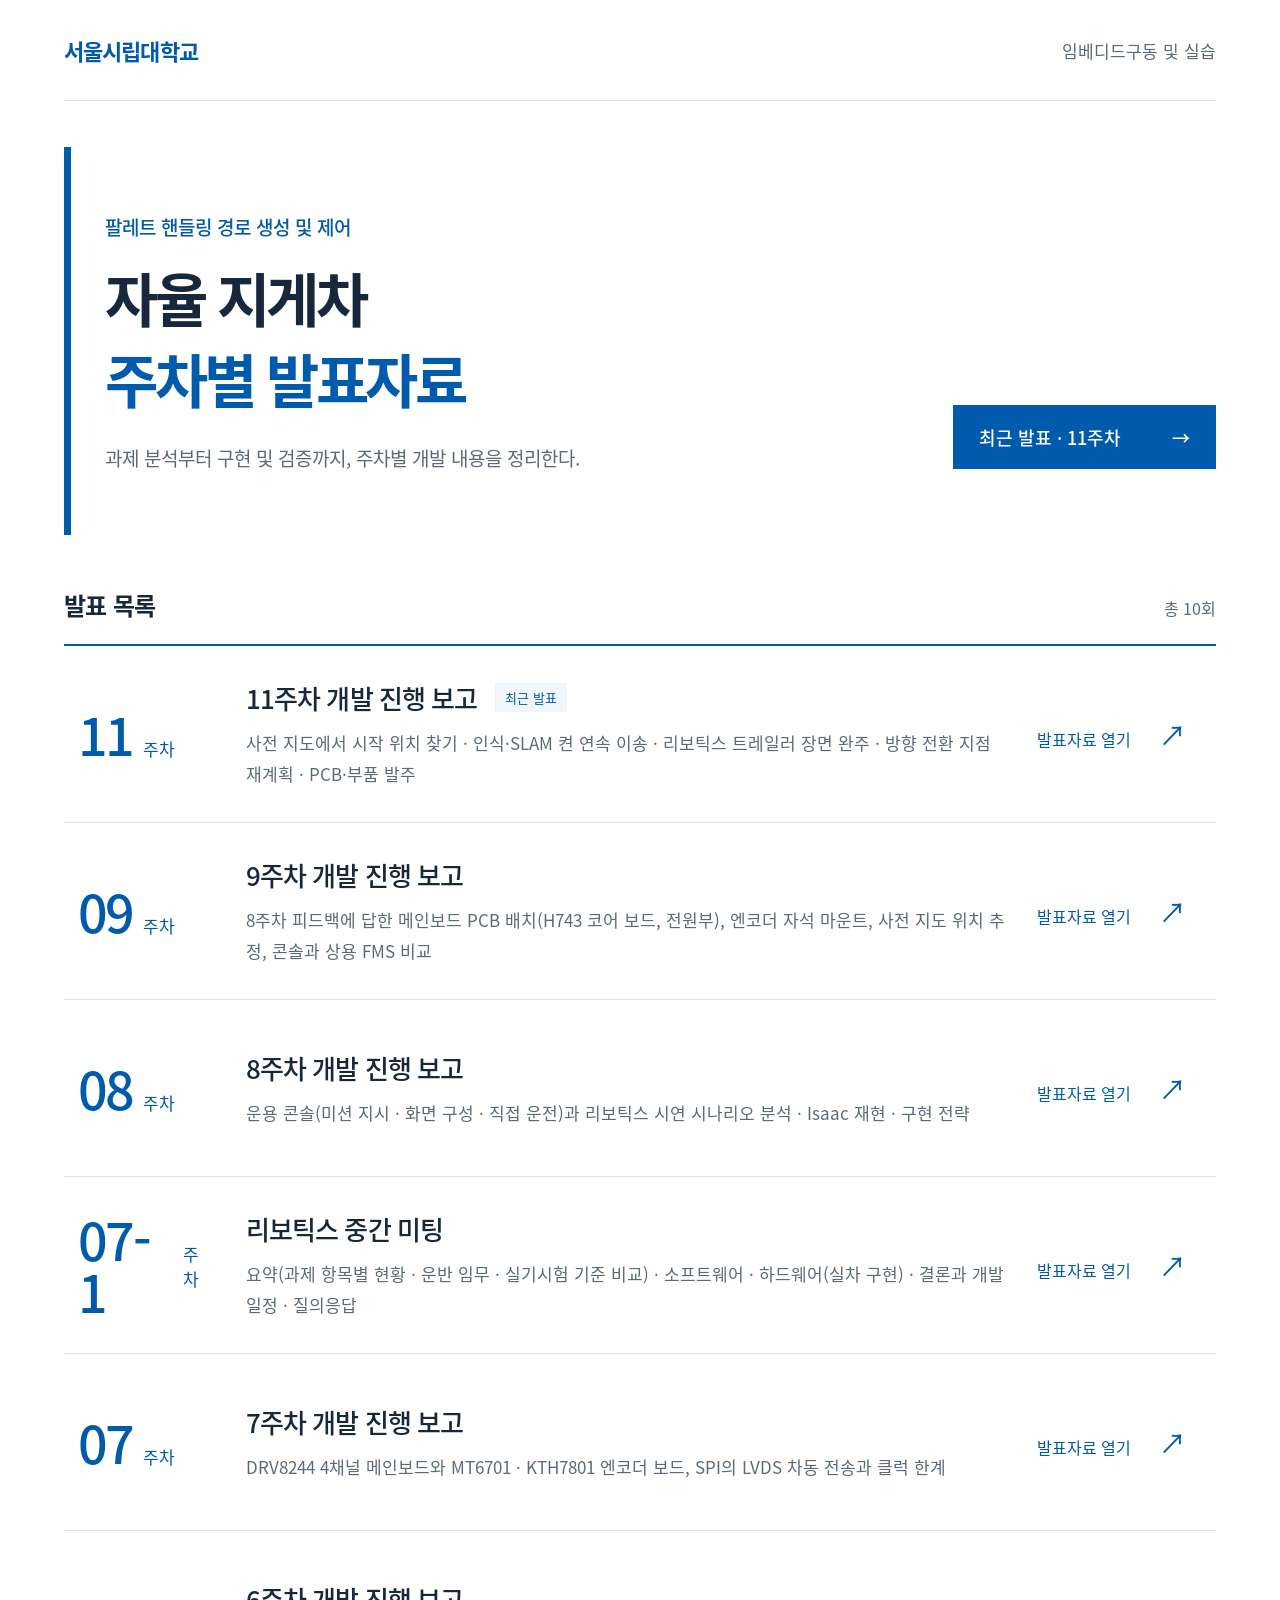
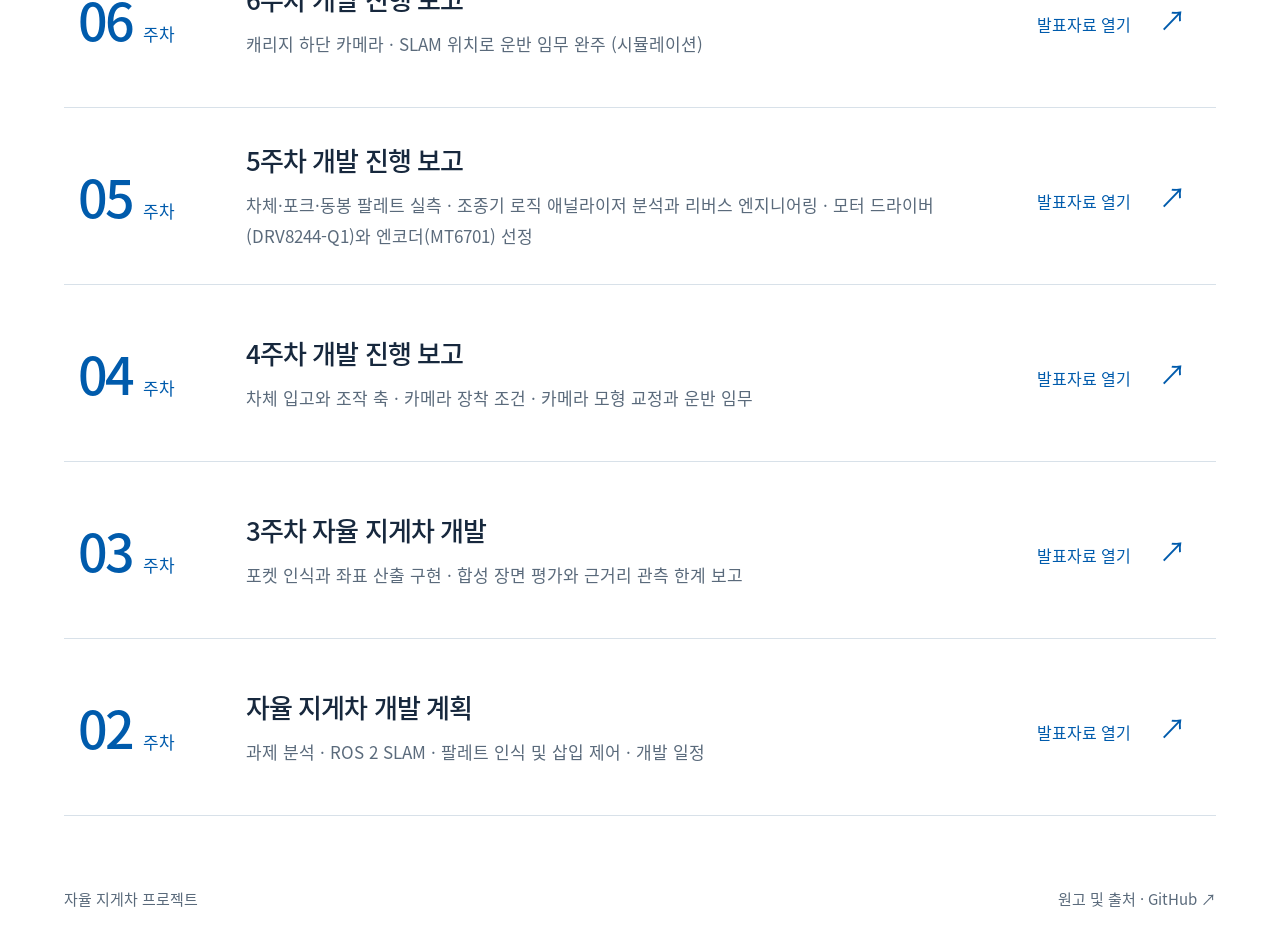
==== index.html @ 7a539e28 "feat: week 11 deck -- simulation-video update: the truck finds its own start pose on the prior map (" ====
<!DOCTYPE html>
<html lang="ko"><head><meta charset="utf-8"><meta name="viewport" content="width=device-width, initial-scale=1">
<title>자율 지게차 · 주차별 발표자료</title><meta name="description" content="임베디드구동 및 실습 자율 지게차 프로젝트의 주차별 발표자료">
<link rel="icon" href="data:,"><link rel="stylesheet" href="week-02/vendor/uos-slide-template/fonts/fonts.css"><link rel="stylesheet" href="archive.css">
<script>
const oldSlide = location.hash.match(/^#(\d+)$/);
if (oldSlide && Number(oldSlide[1]) >= 1 && Number(oldSlide[1]) <= 13) {
  location.replace(new URL('week-02/' + location.search + location.hash, location.href));
}
</script></head><body>
<header class="masthead"><span class="university">서울시립대학교</span><span>임베디드구동 및 실습</span></header>
<main>
<div class="intro"><p class="eyebrow">팔레트 핸들링 경로 생성 및 제어</p><h1>자율 지게차<br><span>주차별 발표자료</span></h1>
<p class="description">과제 분석부터 구현 및 검증까지, 주차별 개발 내용을 정리한다.</p>
<a class="latest-link" href="latest/">최근 발표 · 11주차 <span aria-hidden="true">→</span></a></div>
<section class="archive" aria-labelledby="archive-title"><div class="section-heading"><h2 id="archive-title">발표 목록</h2><span>총 10회</span></div>
<ol class="week-list"><li data-week="11"><a class="week-link" href="week-11/">
<span class="week-number"><b>11</b><span>주차</span></span>
<div class="week-content"><div class="week-heading"><h3>11주차 개발 진행 보고</h3><span class="current">최근 발표</span></div><span class="summary">사전 지도에서 시작 위치 찾기 · 인식·SLAM 켠 연속 이송 · 리보틱스 트레일러 장면 완주 · 방향 전환 지점 재계획 · PCB·부품 발주</span></div>
<span class="open-deck">발표자료 열기 <span aria-hidden="true">↗</span></span></a></li><li data-week="9"><a class="week-link" href="week-09/">
<span class="week-number"><b>09</b><span>주차</span></span>
<div class="week-content"><div class="week-heading"><h3>9주차 개발 진행 보고</h3></div><span class="summary">8주차 피드백에 답한 메인보드 PCB 배치(H743 코어 보드, 전원부), 엔코더 자석 마운트, 사전 지도 위치 추정, 콘솔과 상용 FMS 비교</span></div>
<span class="open-deck">발표자료 열기 <span aria-hidden="true">↗</span></span></a></li><li data-week="8"><a class="week-link" href="week-08/">
<span class="week-number"><b>08</b><span>주차</span></span>
<div class="week-content"><div class="week-heading"><h3>8주차 개발 진행 보고</h3></div><span class="summary">운용 콘솔(미션 지시 · 화면 구성 · 직접 운전)과 리보틱스 시연 시나리오 분석 · Isaac 재현 · 구현 전략</span></div>
<span class="open-deck">발표자료 열기 <span aria-hidden="true">↗</span></span></a></li><li data-week="7-1"><a class="week-link" href="week-07-1/">
<span class="week-number"><b>07-1</b><span>주차</span></span>
<div class="week-content"><div class="week-heading"><h3>리보틱스 중간 미팅</h3></div><span class="summary">요약(과제 항목별 현황 · 운반 임무 · 실기시험 기준 비교) · 소프트웨어 · 하드웨어(실차 구현) · 결론과 개발 일정 · 질의응답</span></div>
<span class="open-deck">발표자료 열기 <span aria-hidden="true">↗</span></span></a></li><li data-week="7"><a class="week-link" href="week-07/">
<span class="week-number"><b>07</b><span>주차</span></span>
<div class="week-content"><div class="week-heading"><h3>7주차 개발 진행 보고</h3></div><span class="summary">DRV8244 4채널 메인보드와 MT6701 · KTH7801 엔코더 보드, SPI의 LVDS 차동 전송과 클럭 한계</span></div>
<span class="open-deck">발표자료 열기 <span aria-hidden="true">↗</span></span></a></li><li data-week="6"><a class="week-link" href="week-06/">
<span class="week-number"><b>06</b><span>주차</span></span>
<div class="week-content"><div class="week-heading"><h3>6주차 개발 진행 보고</h3></div><span class="summary">캐리지 하단 카메라 · SLAM 위치로 운반 임무 완주 (시뮬레이션)</span></div>
<span class="open-deck">발표자료 열기 <span aria-hidden="true">↗</span></span></a></li><li data-week="5"><a class="week-link" href="week-05/">
<span class="week-number"><b>05</b><span>주차</span></span>
<div class="week-content"><div class="week-heading"><h3>5주차 개발 진행 보고</h3></div><span class="summary">차체·포크·동봉 팔레트 실측 · 조종기 로직 애널라이저 분석과 리버스 엔지니어링 · 모터 드라이버(DRV8244-Q1)와 엔코더(MT6701) 선정</span></div>
<span class="open-deck">발표자료 열기 <span aria-hidden="true">↗</span></span></a></li><li data-week="4"><a class="week-link" href="week-04/">
<span class="week-number"><b>04</b><span>주차</span></span>
<div class="week-content"><div class="week-heading"><h3>4주차 개발 진행 보고</h3></div><span class="summary">차체 입고와 조작 축 · 카메라 장착 조건 · 카메라 모형 교정과 운반 임무</span></div>
<span class="open-deck">발표자료 열기 <span aria-hidden="true">↗</span></span></a></li><li data-week="3"><a class="week-link" href="week-03/">
<span class="week-number"><b>03</b><span>주차</span></span>
<div class="week-content"><div class="week-heading"><h3>3주차 자율 지게차 개발</h3></div><span class="summary">포켓 인식과 좌표 산출 구현 · 합성 장면 평가와 근거리 관측 한계 보고</span></div>
<span class="open-deck">발표자료 열기 <span aria-hidden="true">↗</span></span></a></li><li data-week="2"><a class="week-link" href="week-02/">
<span class="week-number"><b>02</b><span>주차</span></span>
<div class="week-content"><div class="week-heading"><h3>자율 지게차 개발 계획</h3></div><span class="summary">과제 분석 · ROS 2 SLAM · 팔레트 인식 및 삽입 제어 · 개발 일정</span></div>
<span class="open-deck">발표자료 열기 <span aria-hidden="true">↗</span></span></a></li></ol></section>
</main><footer><span>자율 지게차 프로젝트</span><a href="https://github.com/lightminn/forklift-presentations">원고 및 출처 · GitHub ↗</a></footer>
</body></html>
---- week-02/vendor/uos-slide-template/fonts/fonts.css ----
@font-face{
  font-family: "Noto Sans CJK KR";
  font-style: normal;
  font-weight: 400;
  font-display: swap;
  src: url("./NotoSansCJKkr-Regular.woff2") format("woff2");
}
@font-face{
  font-family: "Noto Sans CJK KR";
  font-style: normal;
  font-weight: 500;
  font-display: swap;
  src: url("./NotoSansCJKkr-Medium.woff2") format("woff2");
}
@font-face{
  font-family: "Noto Sans CJK KR";
  font-style: normal;
  font-weight: 700;
  font-display: swap;
  src: url("./NotoSansCJKkr-Bold.woff2") format("woff2");
}
---- archive.css ----
:root {
  --uos-blue: #005bac;
  --ink: #17283d;
  --muted: #5a6a7b;
  --line: #d8e1e9;
  --pale: #f1f6fb;
}
* { box-sizing: border-box; }
body { margin: 0; color: var(--ink); background: #fff; font-family: "Noto Sans CJK KR", sans-serif; }
a { color: inherit; text-decoration: none; }
a:focus-visible { outline: 3px solid var(--uos-blue); outline-offset: 7px; }
.masthead, main, footer { width: min(1440px, calc(100% - 128px)); margin-inline: auto; }
.masthead { display: flex; align-items: center; justify-content: space-between; padding-block: 34px; border-bottom: 1px solid var(--line); font-size: 17px; color: var(--muted); }
.university { color: var(--uos-blue); font-size: 22px; font-weight: 700; letter-spacing: -.04em; }
.intro { position: relative; padding: 66px 0 64px 34px; border-left: 7px solid var(--uos-blue); margin-top: 46px; }
.eyebrow { margin: 0 0 17px; font-size: 19px; font-weight: 500; color: var(--uos-blue); }
h1 { margin: 0; font-size: 58px; line-height: 1.4; letter-spacing: -.06em; font-weight: 700; }
h1 span { color: var(--uos-blue); }
.description { margin: 25px 0 0; font-size: 19px; color: var(--muted); }
.latest-link { position: absolute; bottom: 66px; right: 0; padding: 19px 26px; background: var(--uos-blue); color: #fff; font-size: 18px; font-weight: 500; }
.latest-link span { margin-left: 46px; }
.latest-link:hover { background: #004786; }
.archive { margin-top: 52px; }
.section-heading { display: flex; justify-content: space-between; align-items: baseline; padding-bottom: 22px; border-bottom: 2px solid var(--uos-blue); }
h2 { margin: 0; font-size: 24px; letter-spacing: -.03em; }
.section-heading > span { color: var(--muted); font-size: 16px; }
.week-list { padding: 0; margin: 0; list-style: none; }
.week-list li { border-bottom: 1px solid var(--line); }
.week-link { display: grid; grid-template-columns: 136px 1fr auto; align-items: center; gap: 32px; min-height: 176px; padding: 28px 30px 28px 14px; }
.week-link:hover { background: var(--pale); }
.week-number { display: flex; align-items: baseline; gap: 10px; color: var(--uos-blue); }
.week-number b { font-size: 52px; font-weight: 500; line-height: 1; letter-spacing: -.05em; }
.week-number > span { font-size: 17px; }
.week-heading { display: flex; align-items: center; gap: 18px; margin-bottom: 12px; }
h3 { margin: 0; font-size: 26px; font-weight: 500; letter-spacing: -.035em; }
.current { padding: 5px 10px; background: var(--pale); color: var(--uos-blue); font-size: 13px; white-space: nowrap; }
.summary { display: block; font-size: 17px; color: var(--muted); line-height: 1.8; }
.open-deck { font-size: 16px; color: var(--uos-blue); white-space: nowrap; }
.open-deck span { padding-left: 24px; font-size: 27px; }
footer { display: flex; justify-content: space-between; padding-block: 32px; margin-top: 40px; color: var(--muted); font-size: 15px; }
footer a:hover { color: var(--uos-blue); text-decoration: underline; }
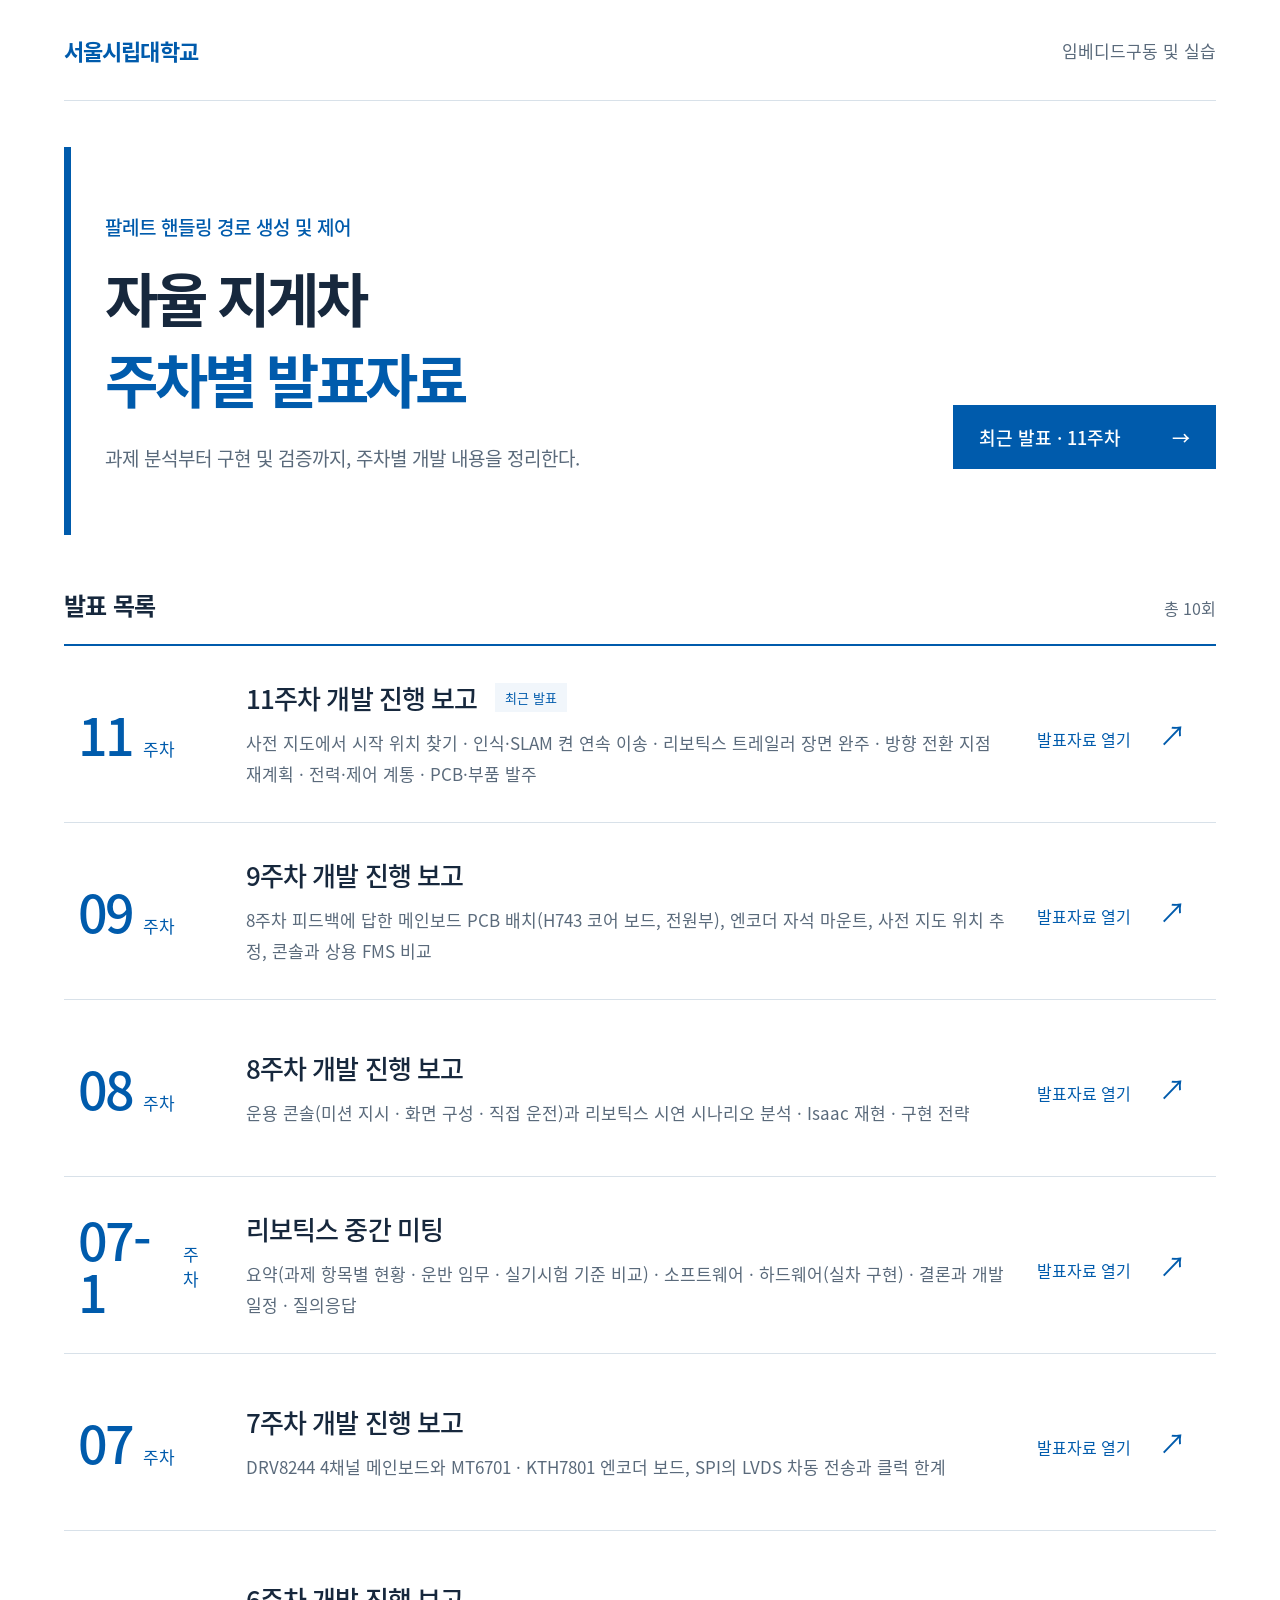
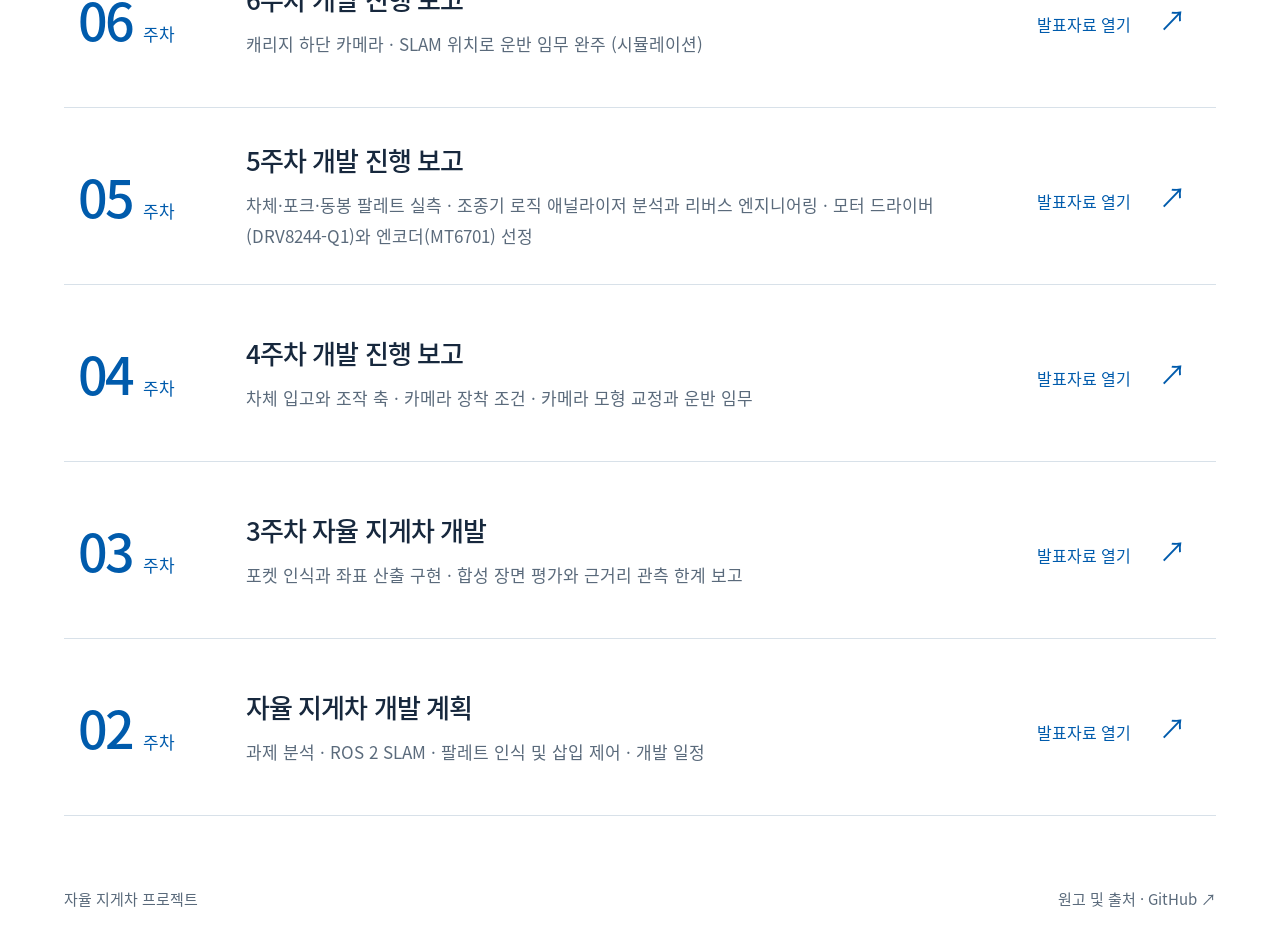
==== commit e492e057: "feat: week 11 slide 06 shows the truck's power and control system on one slide -- top: the console, " ====
--- a/index.html
+++ b/index.html
@@ -16,7 +16,7 @@
 <section class="archive" aria-labelledby="archive-title"><div class="section-heading"><h2 id="archive-title">발표 목록</h2><span>총 10회</span></div>
 <ol class="week-list"><li data-week="11"><a class="week-link" href="week-11/">
 <span class="week-number"><b>11</b><span>주차</span></span>
-<div class="week-content"><div class="week-heading"><h3>11주차 개발 진행 보고</h3><span class="current">최근 발표</span></div><span class="summary">사전 지도에서 시작 위치 찾기 · 인식·SLAM 켠 연속 이송 · 리보틱스 트레일러 장면 완주 · 방향 전환 지점 재계획 · PCB·부품 발주</span></div>
+<div class="week-content"><div class="week-heading"><h3>11주차 개발 진행 보고</h3><span class="current">최근 발표</span></div><span class="summary">사전 지도에서 시작 위치 찾기 · 인식·SLAM 켠 연속 이송 · 리보틱스 트레일러 장면 완주 · 방향 전환 지점 재계획 · 전력·제어 계통 · PCB·부품 발주</span></div>
 <span class="open-deck">발표자료 열기 <span aria-hidden="true">↗</span></span></a></li><li data-week="9"><a class="week-link" href="week-09/">
 <span class="week-number"><b>09</b><span>주차</span></span>
 <div class="week-content"><div class="week-heading"><h3>9주차 개발 진행 보고</h3></div><span class="summary">8주차 피드백에 답한 메인보드 PCB 배치(H743 코어 보드, 전원부), 엔코더 자석 마운트, 사전 지도 위치 추정, 콘솔과 상용 FMS 비교</span></div>
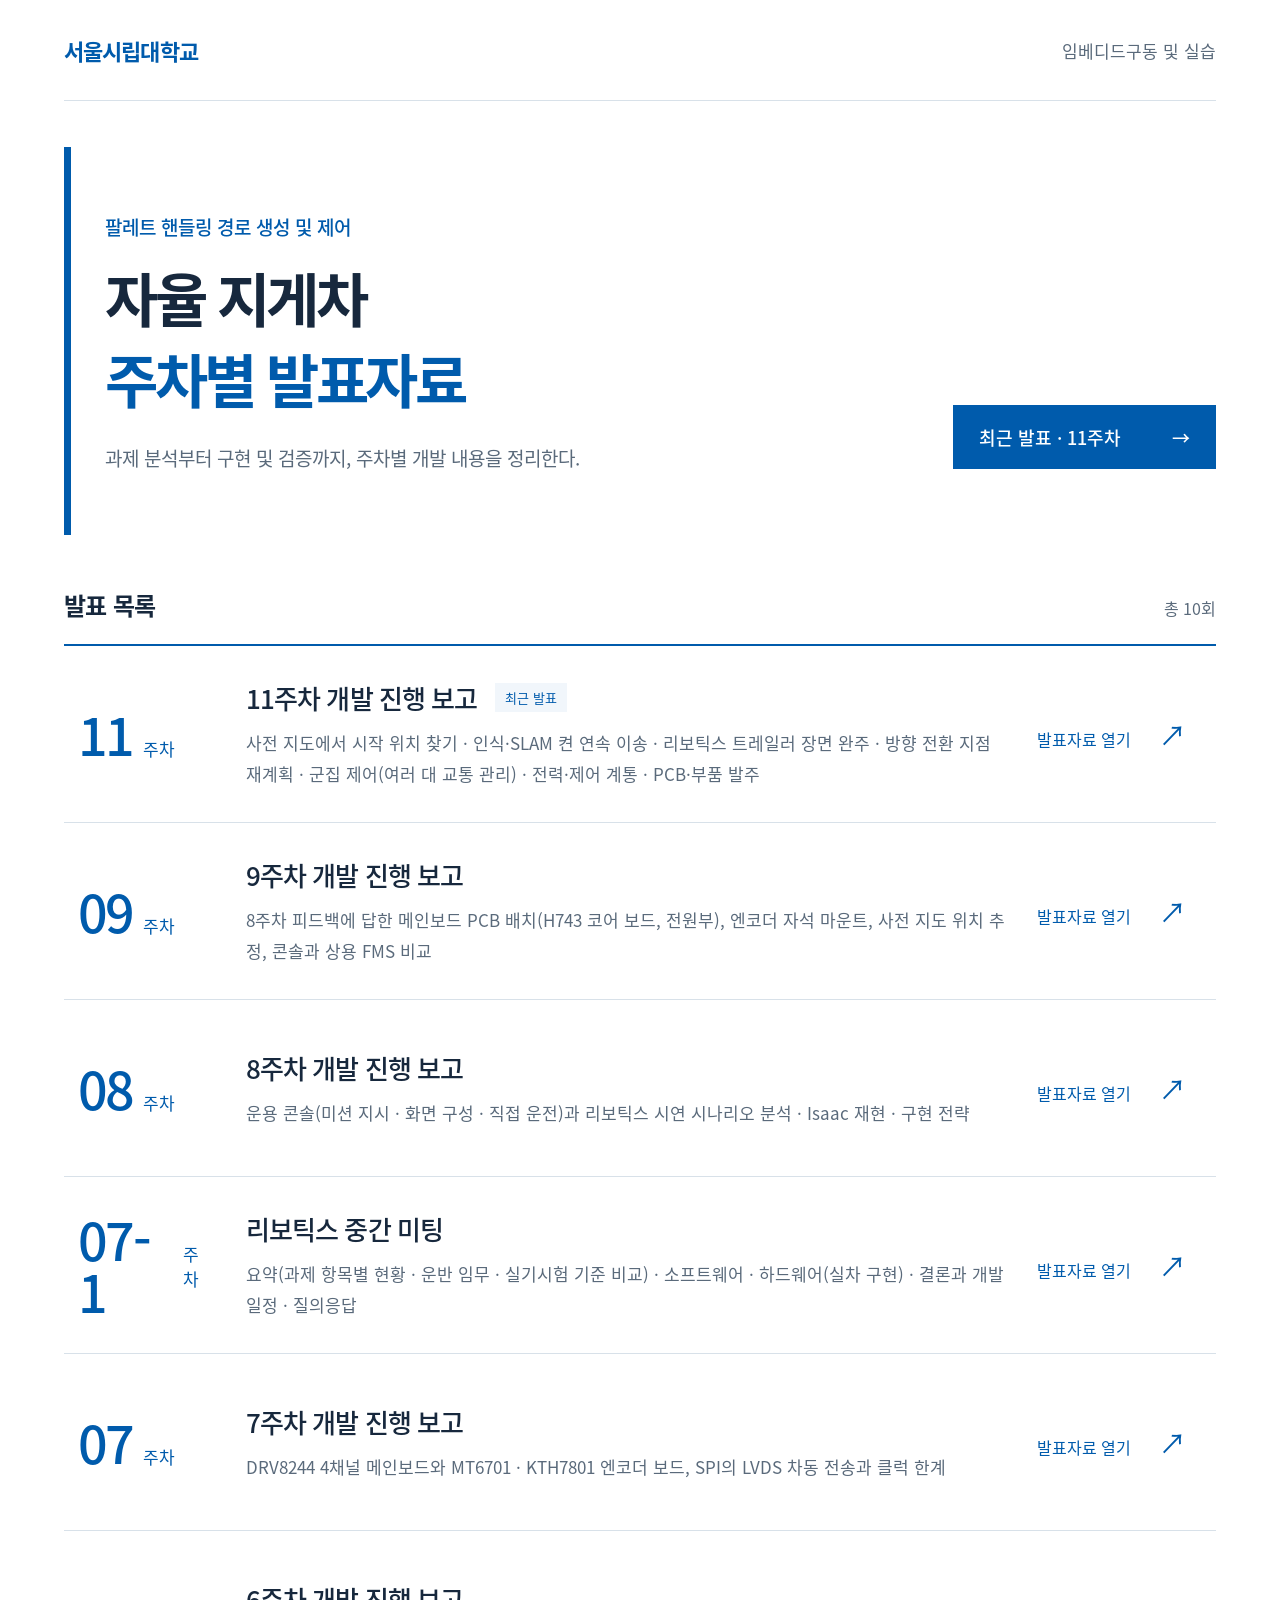
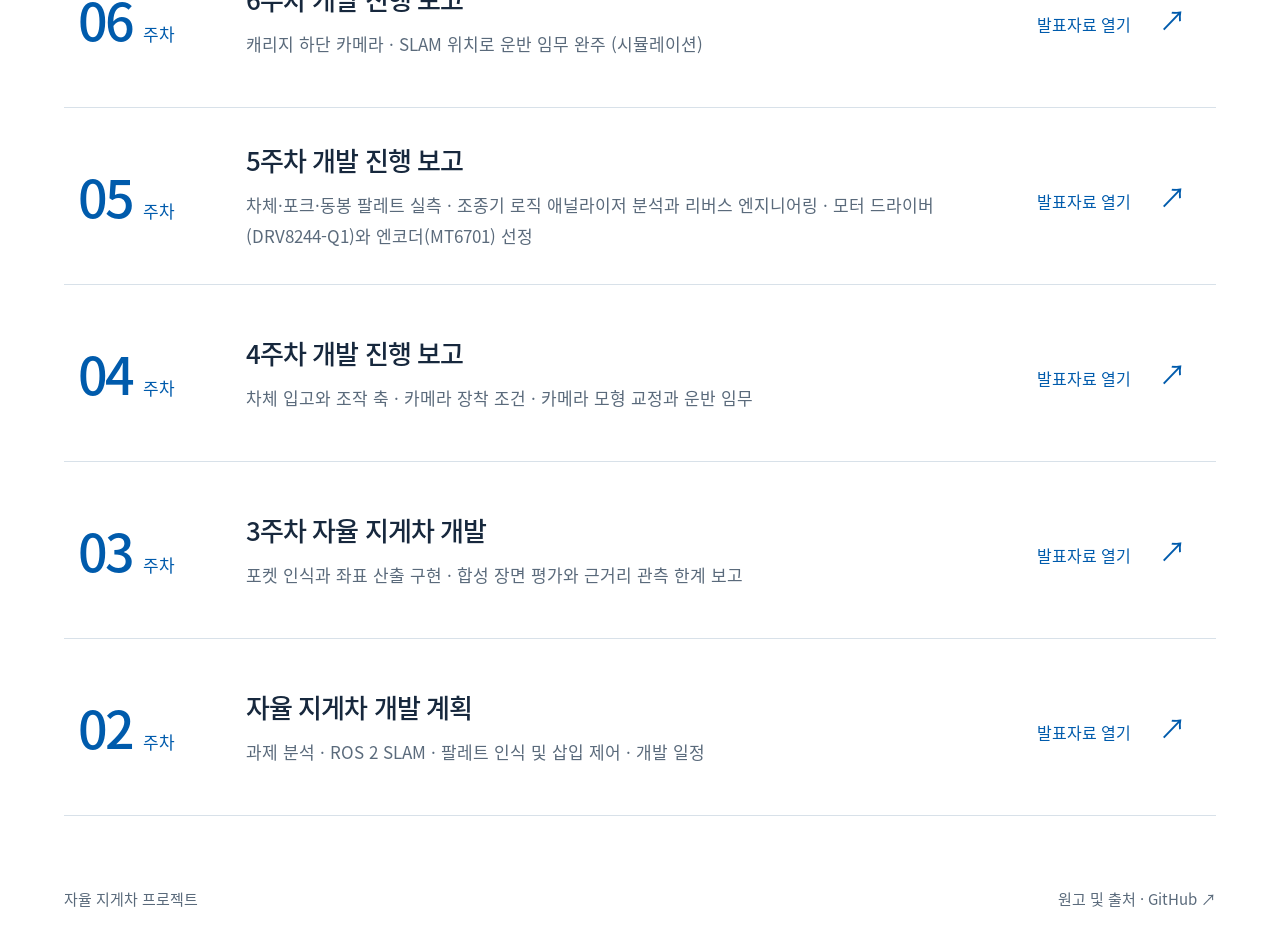
==== commit a7b2aa0c: "feat: week 11 adds two fleet-control slides after 05 -- 06 shows how several trucks share the floor " ====
--- a/index.html
+++ b/index.html
@@ -16,7 +16,7 @@
 <section class="archive" aria-labelledby="archive-title"><div class="section-heading"><h2 id="archive-title">발표 목록</h2><span>총 10회</span></div>
 <ol class="week-list"><li data-week="11"><a class="week-link" href="week-11/">
 <span class="week-number"><b>11</b><span>주차</span></span>
-<div class="week-content"><div class="week-heading"><h3>11주차 개발 진행 보고</h3><span class="current">최근 발표</span></div><span class="summary">사전 지도에서 시작 위치 찾기 · 인식·SLAM 켠 연속 이송 · 리보틱스 트레일러 장면 완주 · 방향 전환 지점 재계획 · 전력·제어 계통 · PCB·부품 발주</span></div>
+<div class="week-content"><div class="week-heading"><h3>11주차 개발 진행 보고</h3><span class="current">최근 발표</span></div><span class="summary">사전 지도에서 시작 위치 찾기 · 인식·SLAM 켠 연속 이송 · 리보틱스 트레일러 장면 완주 · 방향 전환 지점 재계획 · 군집 제어(여러 대 교통 관리) · 전력·제어 계통 · PCB·부품 발주</span></div>
 <span class="open-deck">발표자료 열기 <span aria-hidden="true">↗</span></span></a></li><li data-week="9"><a class="week-link" href="week-09/">
 <span class="week-number"><b>09</b><span>주차</span></span>
 <div class="week-content"><div class="week-heading"><h3>9주차 개발 진행 보고</h3></div><span class="summary">8주차 피드백에 답한 메인보드 PCB 배치(H743 코어 보드, 전원부), 엔코더 자석 마운트, 사전 지도 위치 추정, 콘솔과 상용 FMS 비교</span></div>
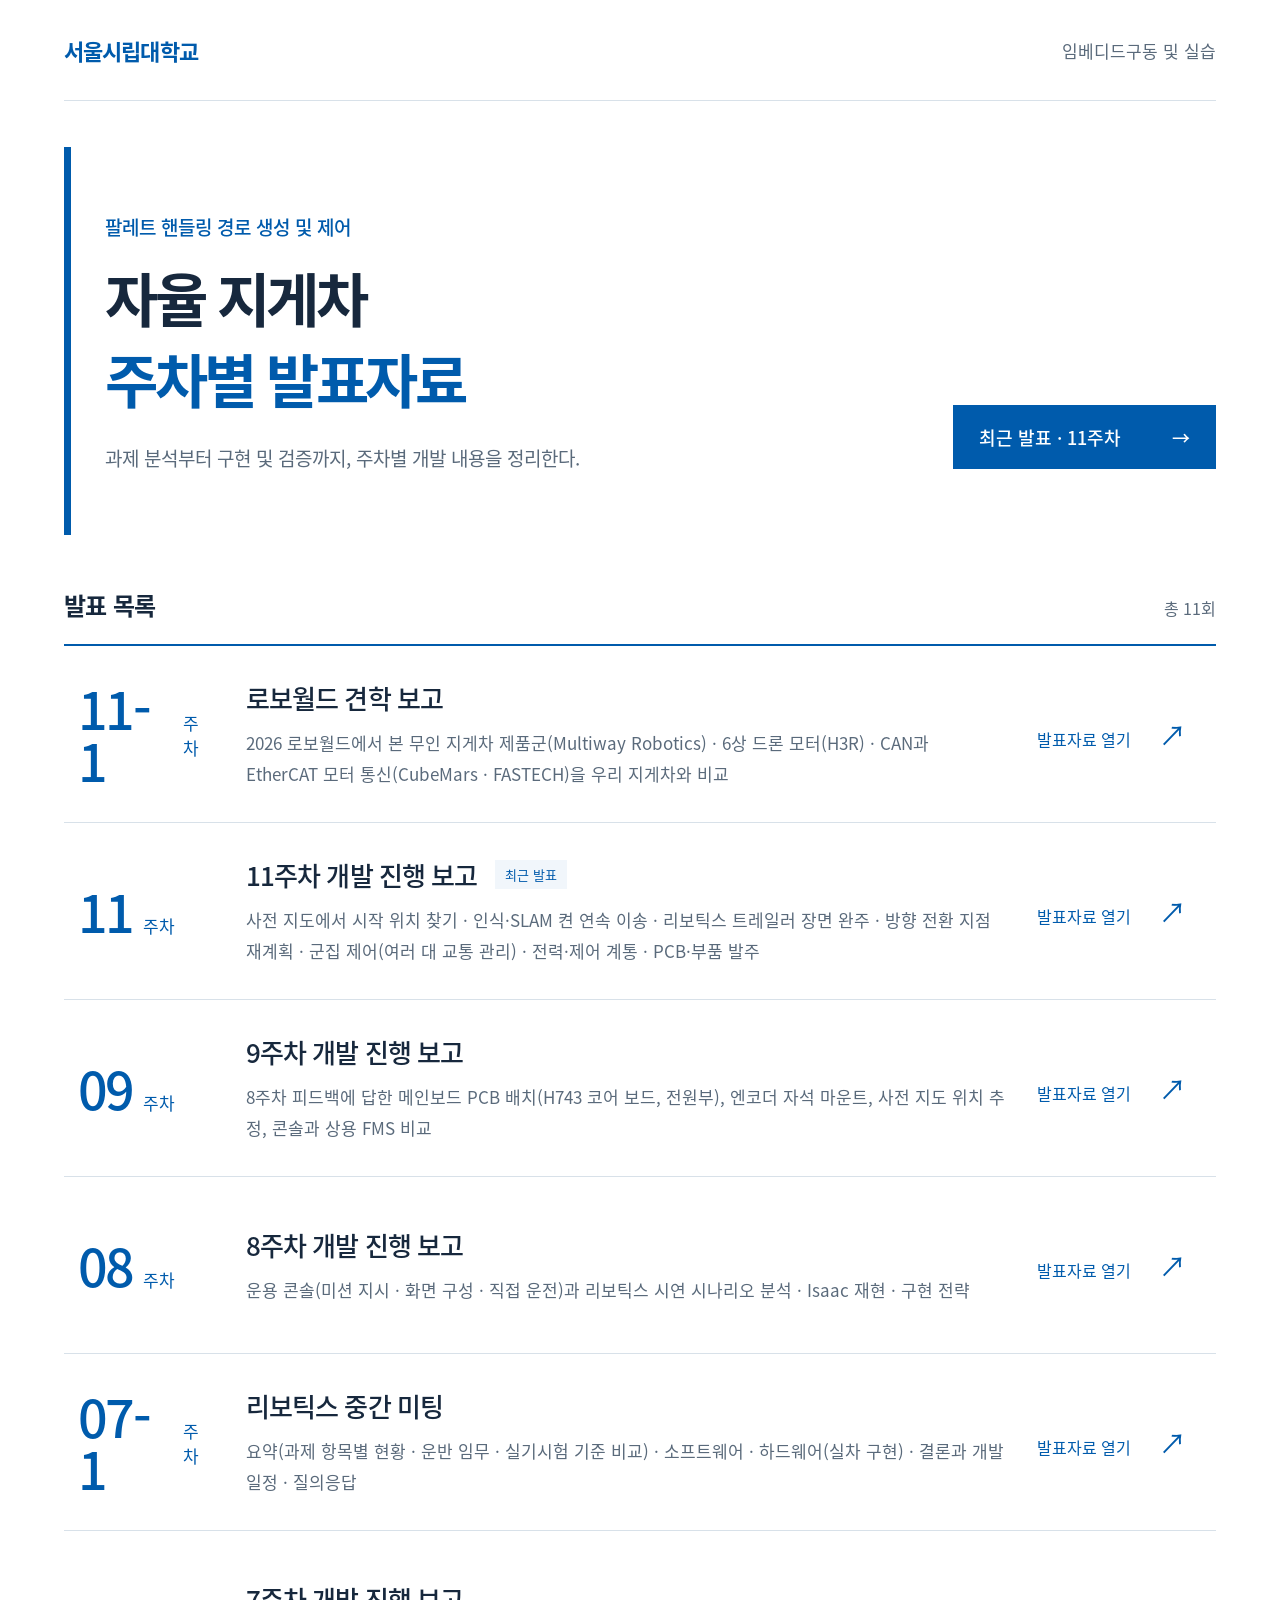
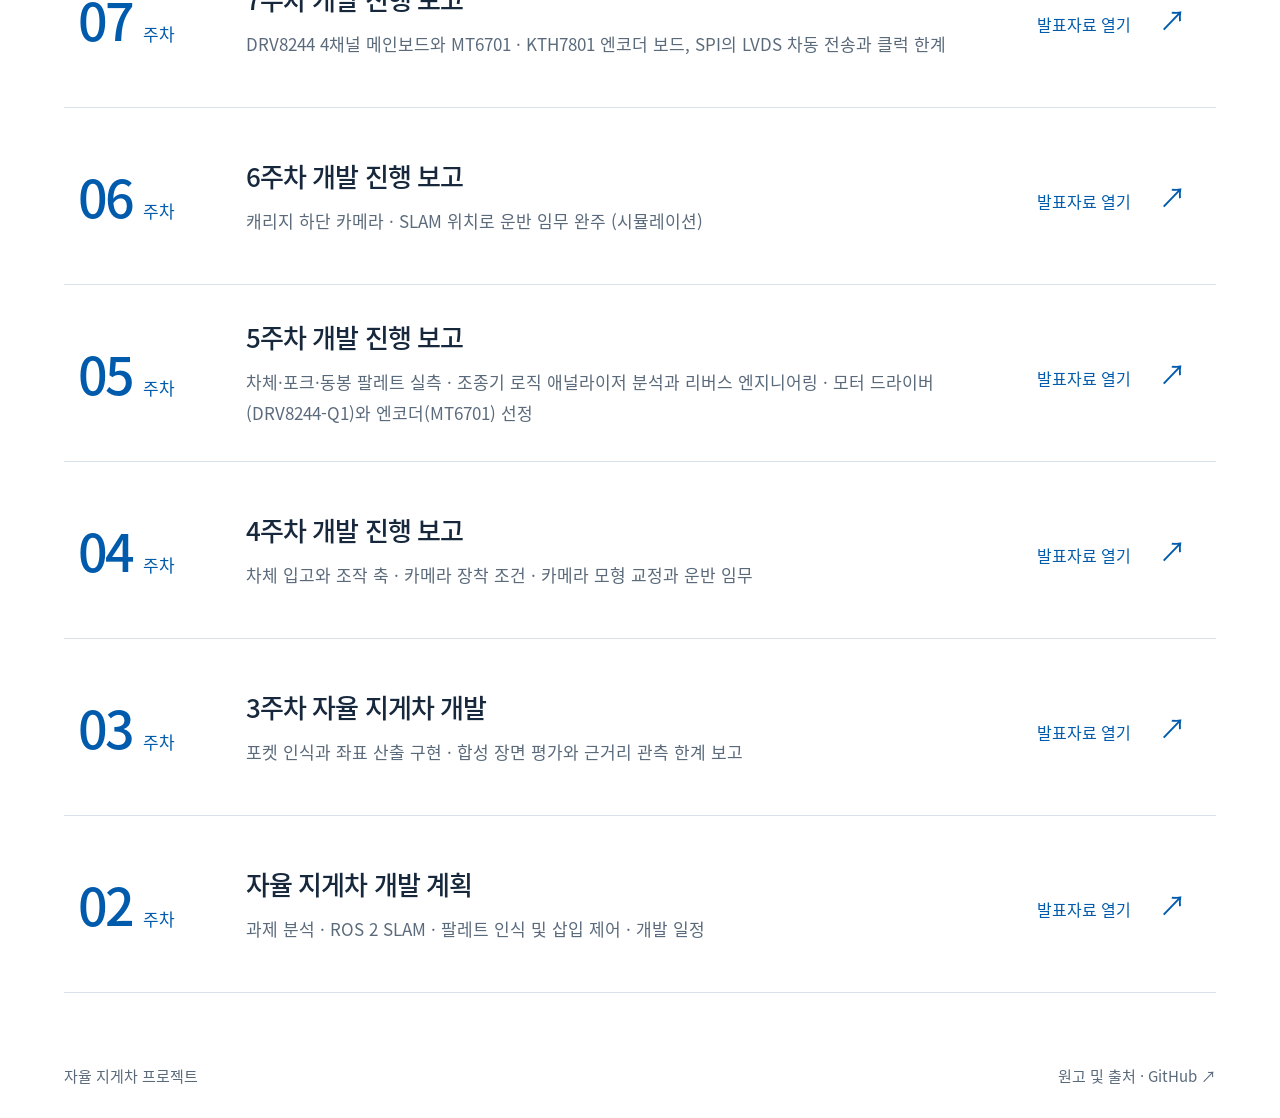
==== commit 8e4bd043: "feat: week 11-1 deck -- RoboWorld 2026 visit report (KINTEX, visited 11-06/07): the four booths seen" ====
--- a/index.html
+++ b/index.html
@@ -13,8 +13,11 @@
 <div class="intro"><p class="eyebrow">팔레트 핸들링 경로 생성 및 제어</p><h1>자율 지게차<br><span>주차별 발표자료</span></h1>
 <p class="description">과제 분석부터 구현 및 검증까지, 주차별 개발 내용을 정리한다.</p>
 <a class="latest-link" href="latest/">최근 발표 · 11주차 <span aria-hidden="true">→</span></a></div>
-<section class="archive" aria-labelledby="archive-title"><div class="section-heading"><h2 id="archive-title">발표 목록</h2><span>총 10회</span></div>
-<ol class="week-list"><li data-week="11"><a class="week-link" href="week-11/">
+<section class="archive" aria-labelledby="archive-title"><div class="section-heading"><h2 id="archive-title">발표 목록</h2><span>총 11회</span></div>
+<ol class="week-list"><li data-week="11-1"><a class="week-link" href="week-11-1/">
+<span class="week-number"><b>11-1</b><span>주차</span></span>
+<div class="week-content"><div class="week-heading"><h3>로보월드 견학 보고</h3></div><span class="summary">2026 로보월드에서 본 무인 지게차 제품군(Multiway Robotics) · 6상 드론 모터(H3R) · CAN과 EtherCAT 모터 통신(CubeMars · FASTECH)을 우리 지게차와 비교</span></div>
+<span class="open-deck">발표자료 열기 <span aria-hidden="true">↗</span></span></a></li><li data-week="11"><a class="week-link" href="week-11/">
 <span class="week-number"><b>11</b><span>주차</span></span>
 <div class="week-content"><div class="week-heading"><h3>11주차 개발 진행 보고</h3><span class="current">최근 발표</span></div><span class="summary">사전 지도에서 시작 위치 찾기 · 인식·SLAM 켠 연속 이송 · 리보틱스 트레일러 장면 완주 · 방향 전환 지점 재계획 · 군집 제어(여러 대 교통 관리) · 전력·제어 계통 · PCB·부품 발주</span></div>
 <span class="open-deck">발표자료 열기 <span aria-hidden="true">↗</span></span></a></li><li data-week="9"><a class="week-link" href="week-09/">
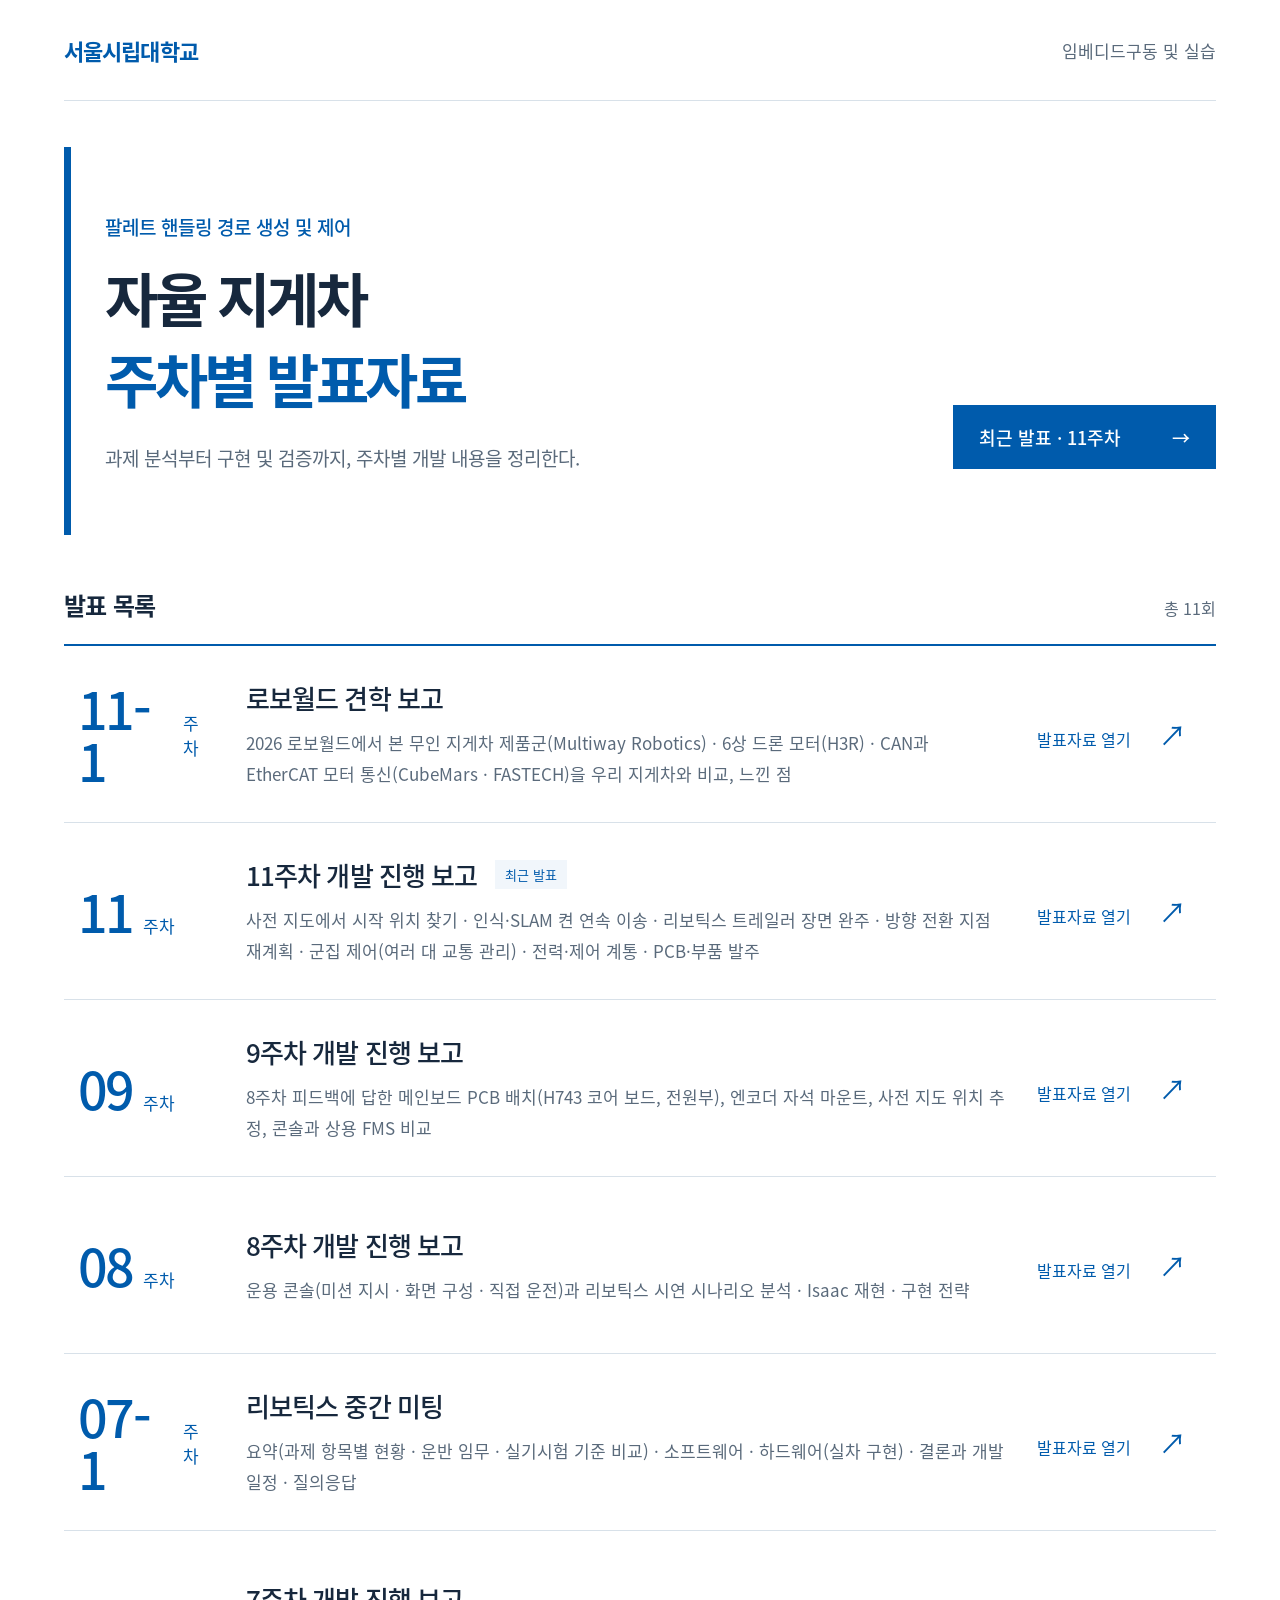
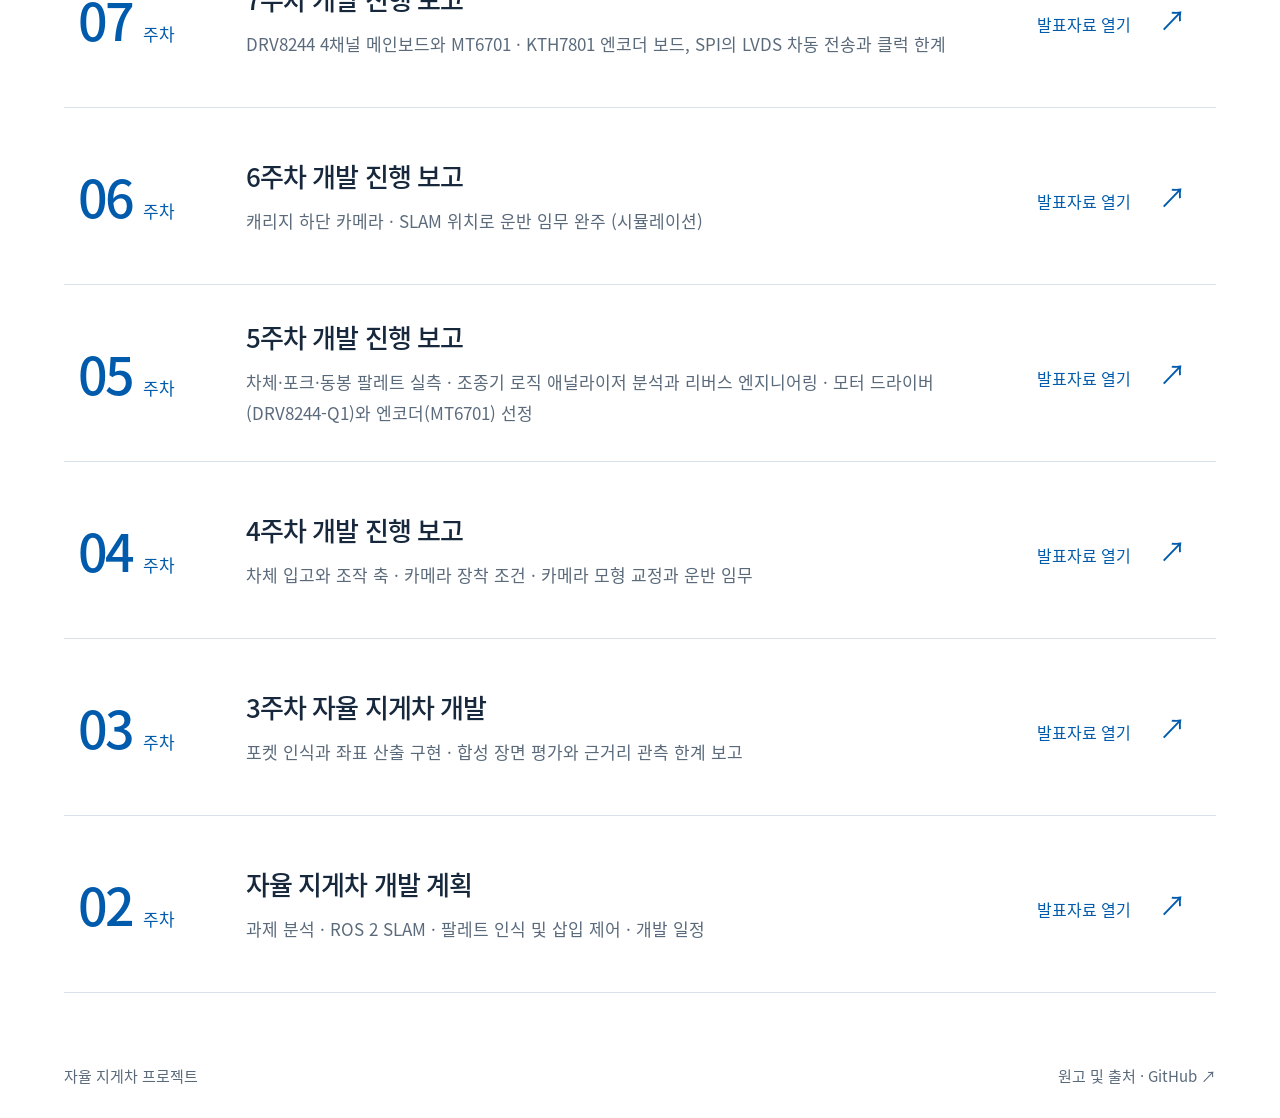
==== commit e199cf78: "feat: week 11-1 ends with a takeaways slide (05): per topic what struck us and what we take into the" ====
--- a/index.html
+++ b/index.html
@@ -16,7 +16,7 @@
 <section class="archive" aria-labelledby="archive-title"><div class="section-heading"><h2 id="archive-title">발표 목록</h2><span>총 11회</span></div>
 <ol class="week-list"><li data-week="11-1"><a class="week-link" href="week-11-1/">
 <span class="week-number"><b>11-1</b><span>주차</span></span>
-<div class="week-content"><div class="week-heading"><h3>로보월드 견학 보고</h3></div><span class="summary">2026 로보월드에서 본 무인 지게차 제품군(Multiway Robotics) · 6상 드론 모터(H3R) · CAN과 EtherCAT 모터 통신(CubeMars · FASTECH)을 우리 지게차와 비교</span></div>
+<div class="week-content"><div class="week-heading"><h3>로보월드 견학 보고</h3></div><span class="summary">2026 로보월드에서 본 무인 지게차 제품군(Multiway Robotics) · 6상 드론 모터(H3R) · CAN과 EtherCAT 모터 통신(CubeMars · FASTECH)을 우리 지게차와 비교, 느낀 점</span></div>
 <span class="open-deck">발표자료 열기 <span aria-hidden="true">↗</span></span></a></li><li data-week="11"><a class="week-link" href="week-11/">
 <span class="week-number"><b>11</b><span>주차</span></span>
 <div class="week-content"><div class="week-heading"><h3>11주차 개발 진행 보고</h3><span class="current">최근 발표</span></div><span class="summary">사전 지도에서 시작 위치 찾기 · 인식·SLAM 켠 연속 이송 · 리보틱스 트레일러 장면 완주 · 방향 전환 지점 재계획 · 군집 제어(여러 대 교통 관리) · 전력·제어 계통 · PCB·부품 발주</span></div>
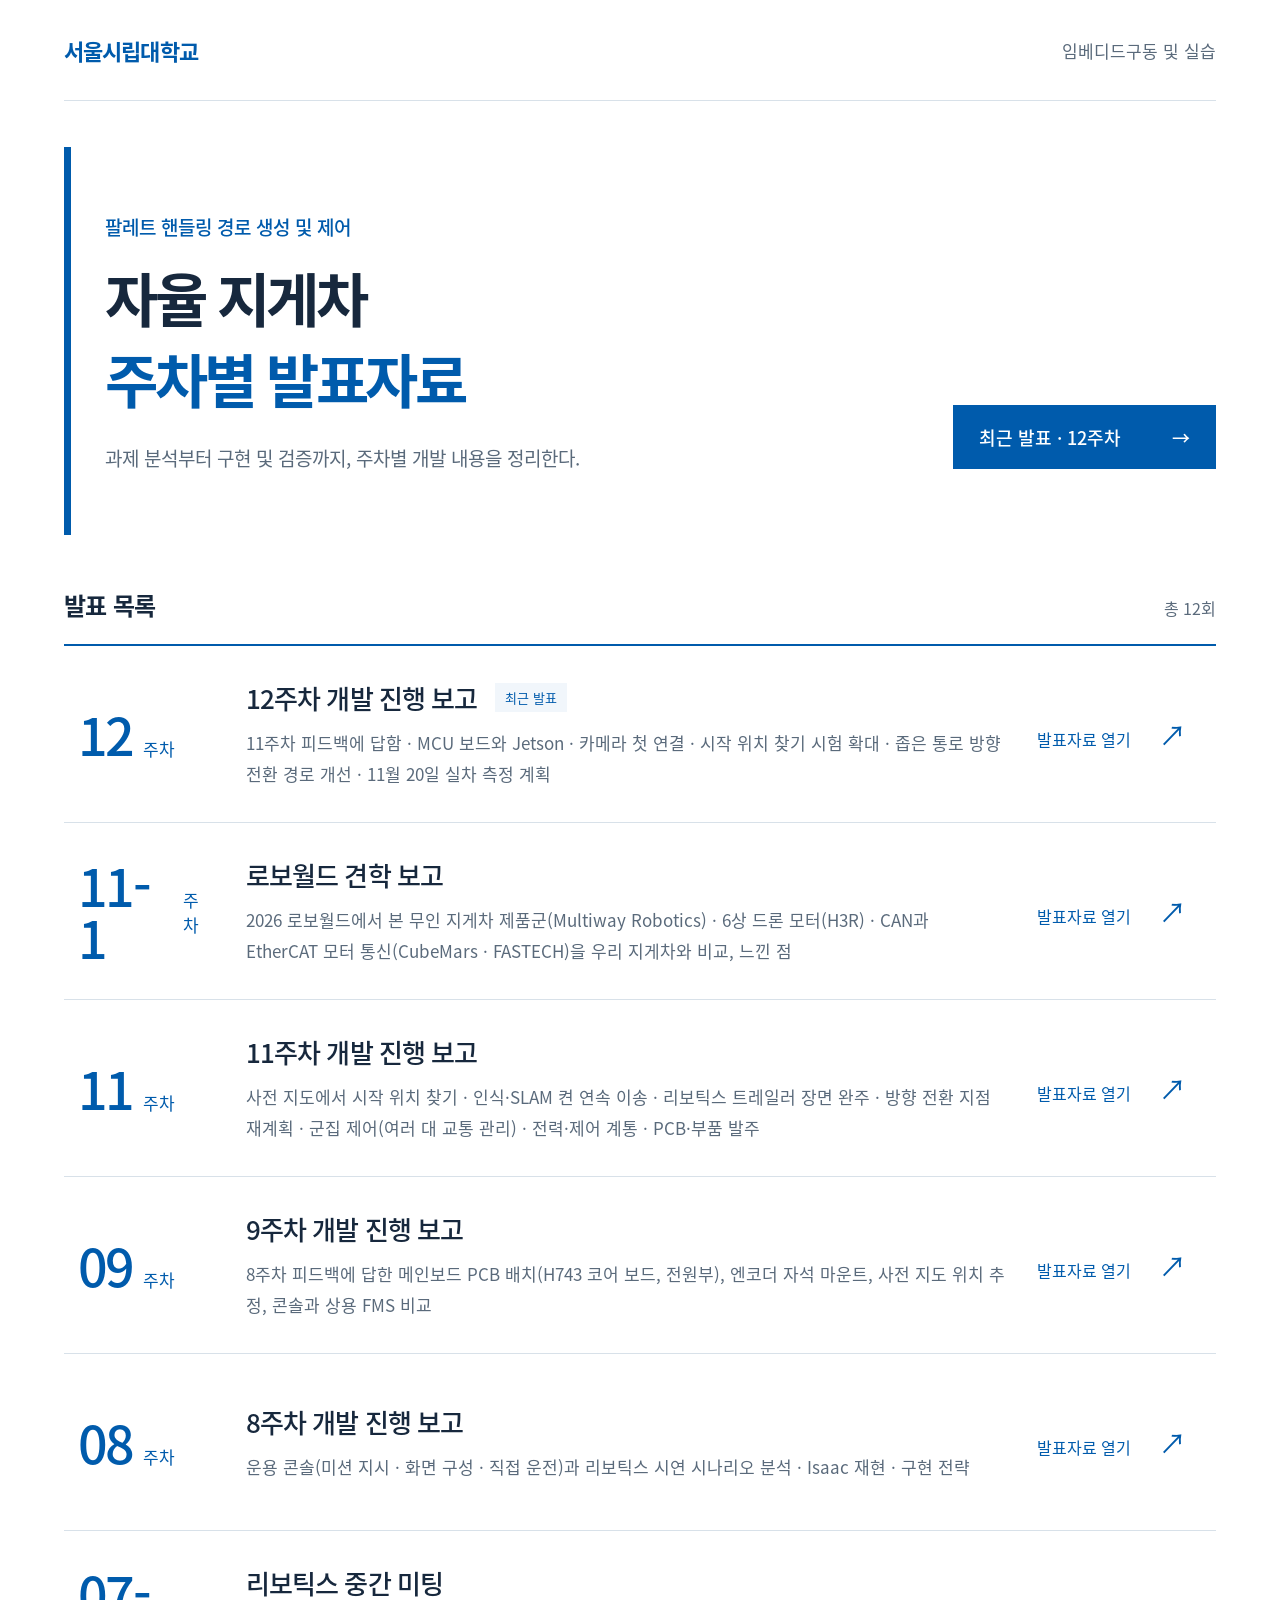
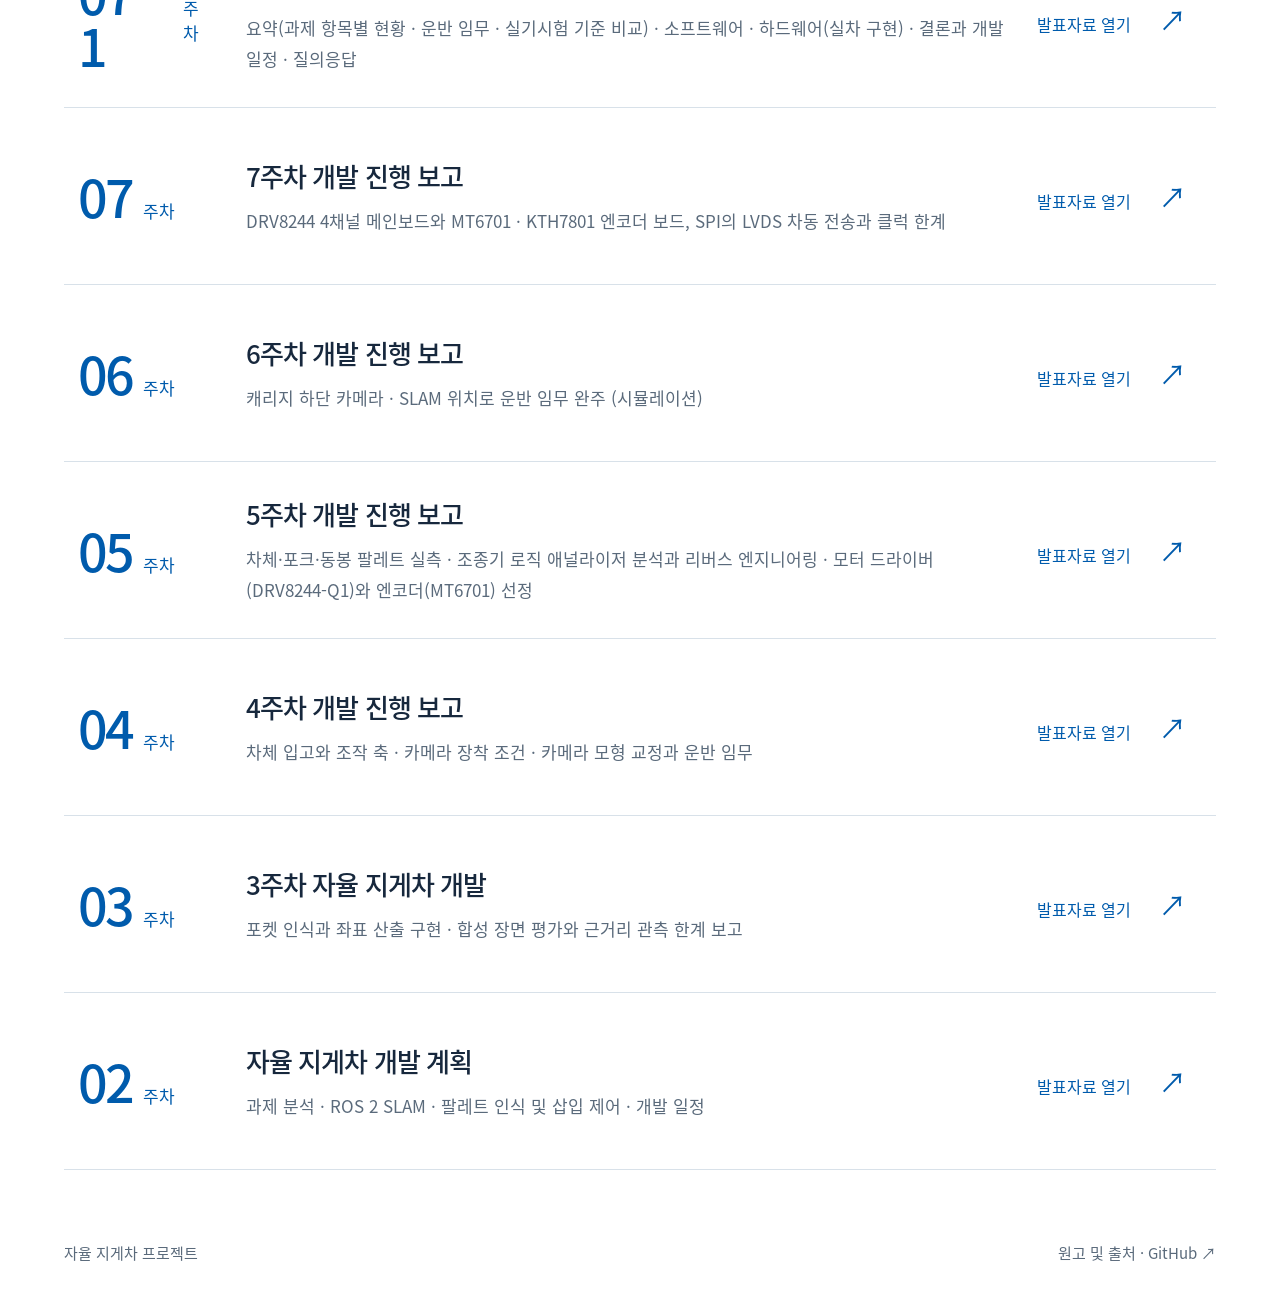
==== commit 7b610143: "feat: week 12 deck -- answers the week 11 feedback (try the real equipment, test the self-localizati" ====
--- a/index.html
+++ b/index.html
@@ -12,14 +12,17 @@
 <main>
 <div class="intro"><p class="eyebrow">팔레트 핸들링 경로 생성 및 제어</p><h1>자율 지게차<br><span>주차별 발표자료</span></h1>
 <p class="description">과제 분석부터 구현 및 검증까지, 주차별 개발 내용을 정리한다.</p>
-<a class="latest-link" href="latest/">최근 발표 · 11주차 <span aria-hidden="true">→</span></a></div>
-<section class="archive" aria-labelledby="archive-title"><div class="section-heading"><h2 id="archive-title">발표 목록</h2><span>총 11회</span></div>
-<ol class="week-list"><li data-week="11-1"><a class="week-link" href="week-11-1/">
+<a class="latest-link" href="latest/">최근 발표 · 12주차 <span aria-hidden="true">→</span></a></div>
+<section class="archive" aria-labelledby="archive-title"><div class="section-heading"><h2 id="archive-title">발표 목록</h2><span>총 12회</span></div>
+<ol class="week-list"><li data-week="12"><a class="week-link" href="week-12/">
+<span class="week-number"><b>12</b><span>주차</span></span>
+<div class="week-content"><div class="week-heading"><h3>12주차 개발 진행 보고</h3><span class="current">최근 발표</span></div><span class="summary">11주차 피드백에 답함 · MCU 보드와 Jetson · 카메라 첫 연결 · 시작 위치 찾기 시험 확대 · 좁은 통로 방향 전환 경로 개선 · 11월 20일 실차 측정 계획</span></div>
+<span class="open-deck">발표자료 열기 <span aria-hidden="true">↗</span></span></a></li><li data-week="11-1"><a class="week-link" href="week-11-1/">
 <span class="week-number"><b>11-1</b><span>주차</span></span>
 <div class="week-content"><div class="week-heading"><h3>로보월드 견학 보고</h3></div><span class="summary">2026 로보월드에서 본 무인 지게차 제품군(Multiway Robotics) · 6상 드론 모터(H3R) · CAN과 EtherCAT 모터 통신(CubeMars · FASTECH)을 우리 지게차와 비교, 느낀 점</span></div>
 <span class="open-deck">발표자료 열기 <span aria-hidden="true">↗</span></span></a></li><li data-week="11"><a class="week-link" href="week-11/">
 <span class="week-number"><b>11</b><span>주차</span></span>
-<div class="week-content"><div class="week-heading"><h3>11주차 개발 진행 보고</h3><span class="current">최근 발표</span></div><span class="summary">사전 지도에서 시작 위치 찾기 · 인식·SLAM 켠 연속 이송 · 리보틱스 트레일러 장면 완주 · 방향 전환 지점 재계획 · 군집 제어(여러 대 교통 관리) · 전력·제어 계통 · PCB·부품 발주</span></div>
+<div class="week-content"><div class="week-heading"><h3>11주차 개발 진행 보고</h3></div><span class="summary">사전 지도에서 시작 위치 찾기 · 인식·SLAM 켠 연속 이송 · 리보틱스 트레일러 장면 완주 · 방향 전환 지점 재계획 · 군집 제어(여러 대 교통 관리) · 전력·제어 계통 · PCB·부품 발주</span></div>
 <span class="open-deck">발표자료 열기 <span aria-hidden="true">↗</span></span></a></li><li data-week="9"><a class="week-link" href="week-09/">
 <span class="week-number"><b>09</b><span>주차</span></span>
 <div class="week-content"><div class="week-heading"><h3>9주차 개발 진행 보고</h3></div><span class="summary">8주차 피드백에 답한 메인보드 PCB 배치(H743 코어 보드, 전원부), 엔코더 자석 마운트, 사전 지도 위치 추정, 콘솔과 상용 FMS 비교</span></div>
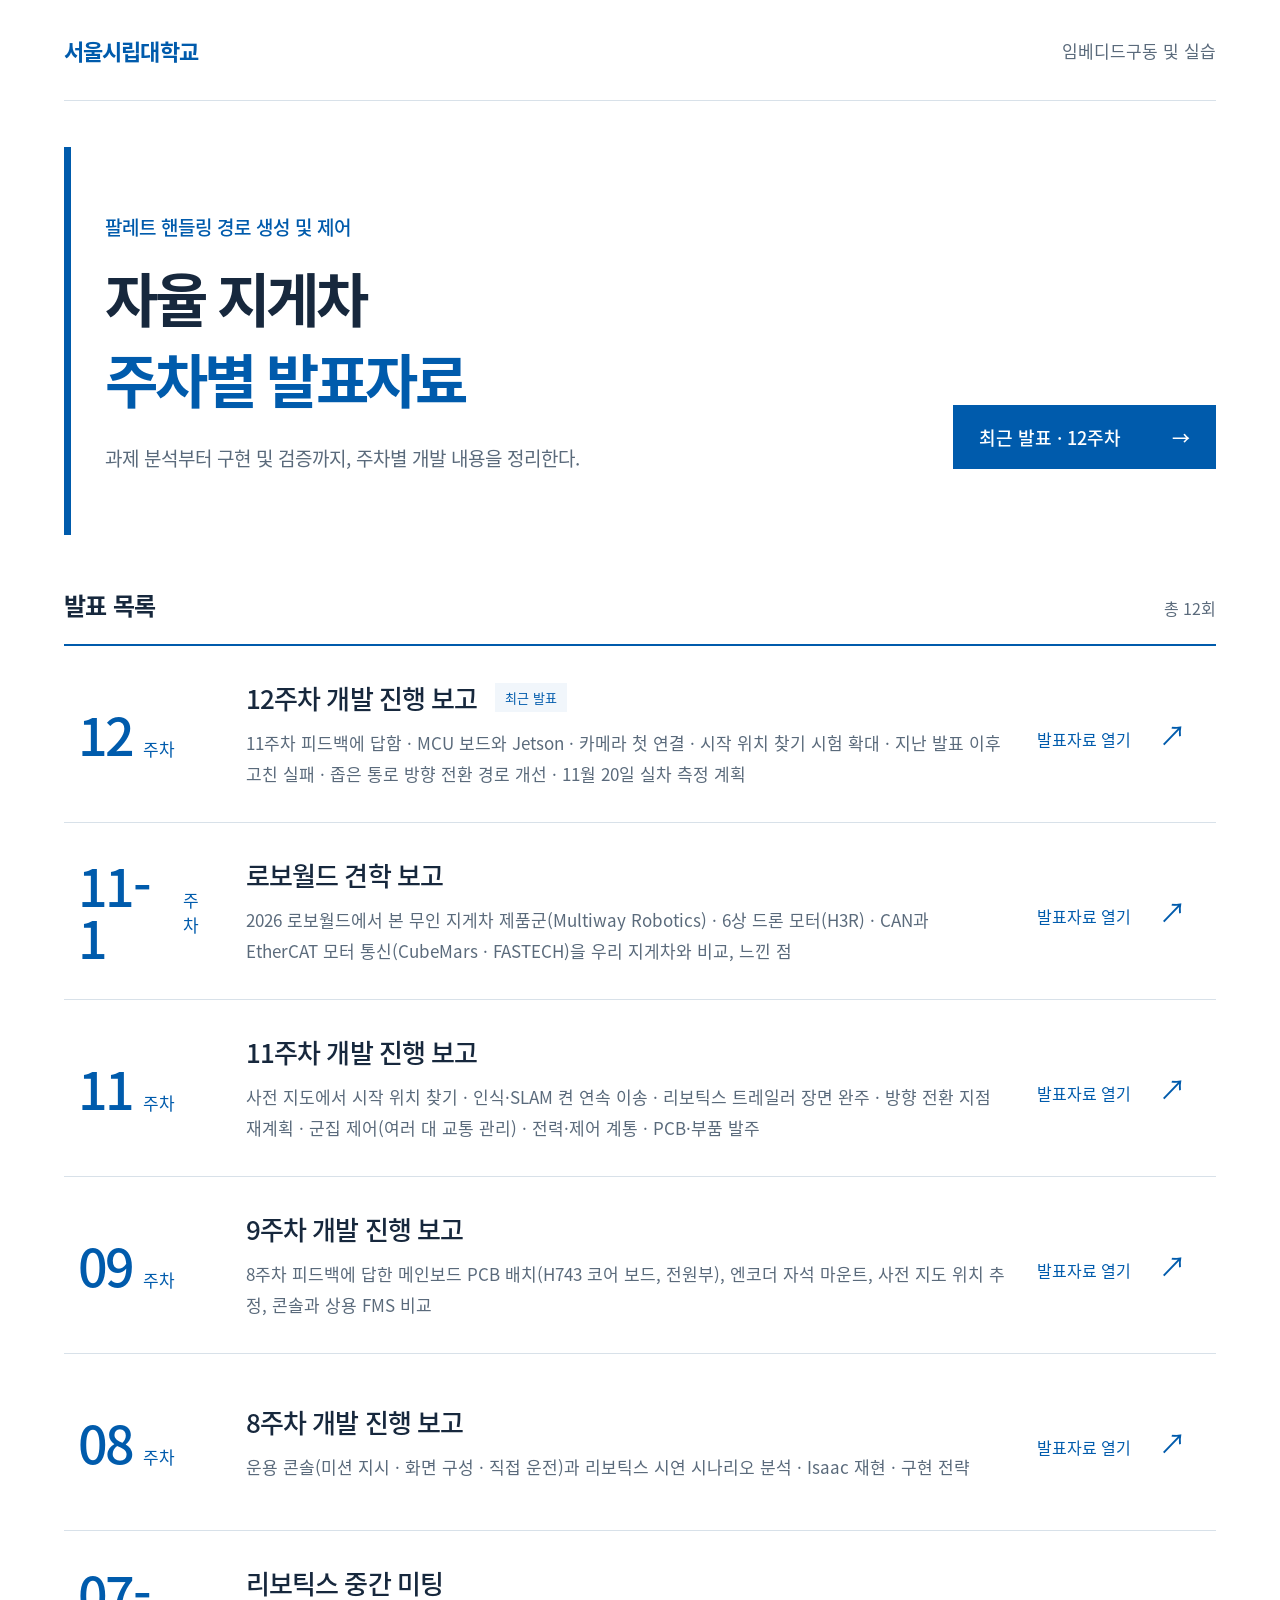
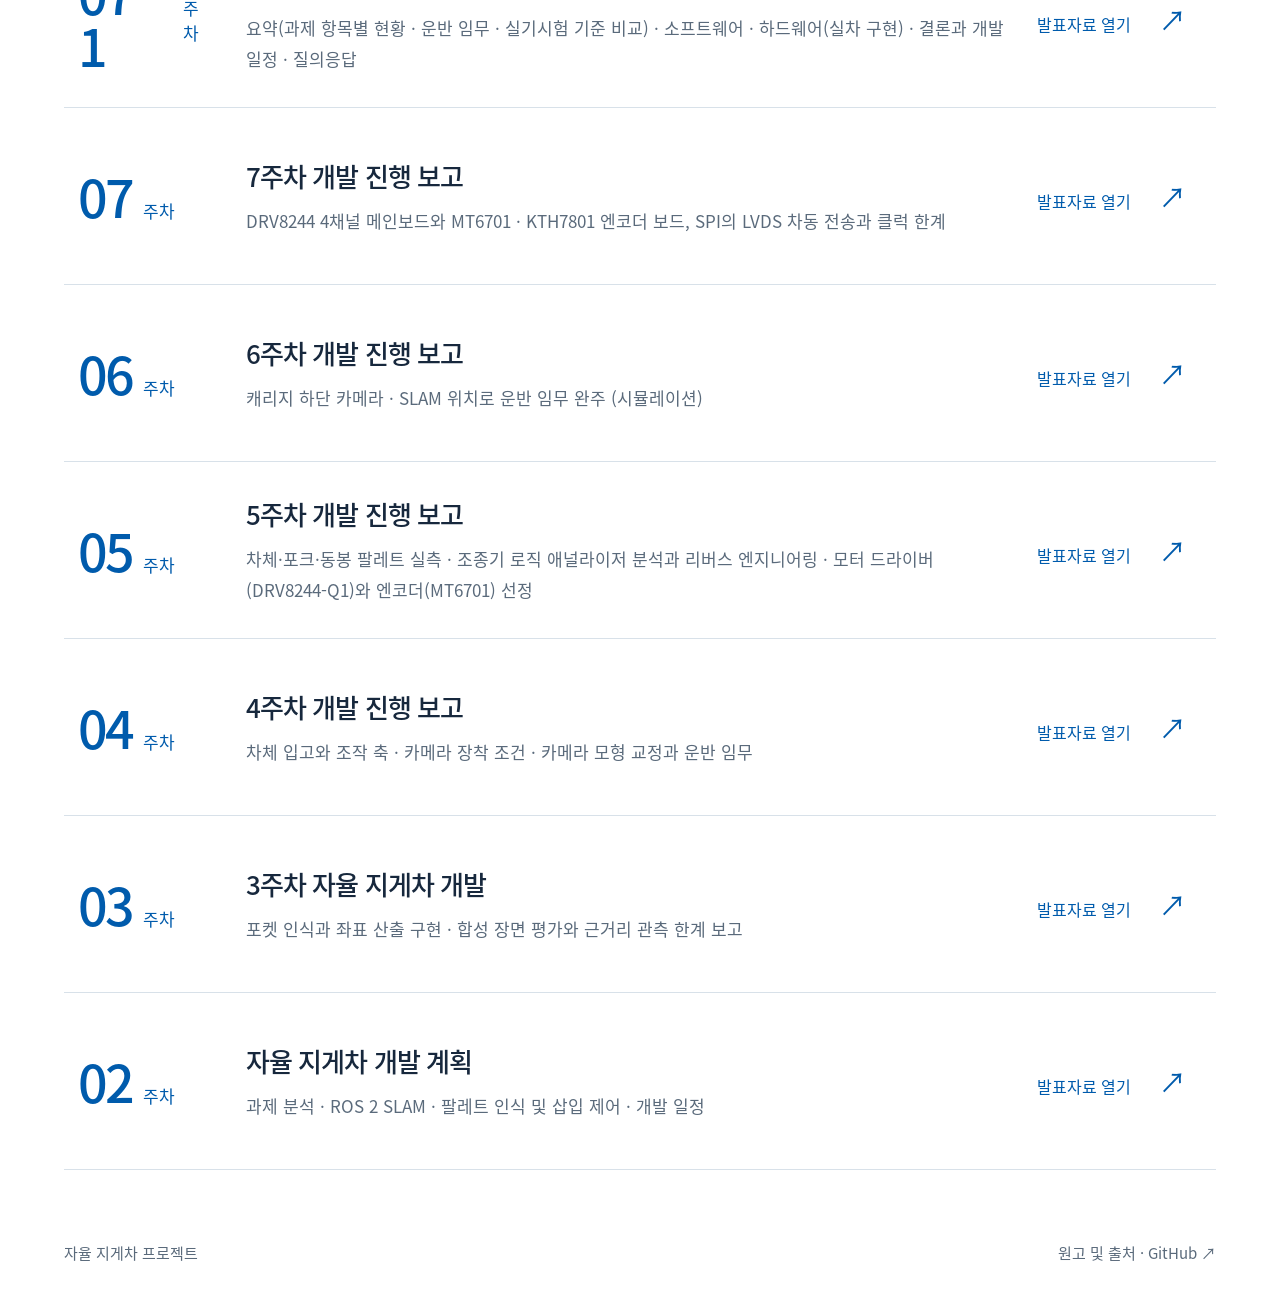
==== commit 3145142c: "feat: week 12 adds slide 05, the failures since the last deck that were fixed, each compared on the " ====
--- a/index.html
+++ b/index.html
@@ -16,7 +16,7 @@
 <section class="archive" aria-labelledby="archive-title"><div class="section-heading"><h2 id="archive-title">발표 목록</h2><span>총 12회</span></div>
 <ol class="week-list"><li data-week="12"><a class="week-link" href="week-12/">
 <span class="week-number"><b>12</b><span>주차</span></span>
-<div class="week-content"><div class="week-heading"><h3>12주차 개발 진행 보고</h3><span class="current">최근 발표</span></div><span class="summary">11주차 피드백에 답함 · MCU 보드와 Jetson · 카메라 첫 연결 · 시작 위치 찾기 시험 확대 · 좁은 통로 방향 전환 경로 개선 · 11월 20일 실차 측정 계획</span></div>
+<div class="week-content"><div class="week-heading"><h3>12주차 개발 진행 보고</h3><span class="current">최근 발표</span></div><span class="summary">11주차 피드백에 답함 · MCU 보드와 Jetson · 카메라 첫 연결 · 시작 위치 찾기 시험 확대 · 지난 발표 이후 고친 실패 · 좁은 통로 방향 전환 경로 개선 · 11월 20일 실차 측정 계획</span></div>
 <span class="open-deck">발표자료 열기 <span aria-hidden="true">↗</span></span></a></li><li data-week="11-1"><a class="week-link" href="week-11-1/">
 <span class="week-number"><b>11-1</b><span>주차</span></span>
 <div class="week-content"><div class="week-heading"><h3>로보월드 견학 보고</h3></div><span class="summary">2026 로보월드에서 본 무인 지게차 제품군(Multiway Robotics) · 6상 드론 모터(H3R) · CAN과 EtherCAT 모터 통신(CubeMars · FASTECH)을 우리 지게차와 비교, 느낀 점</span></div>
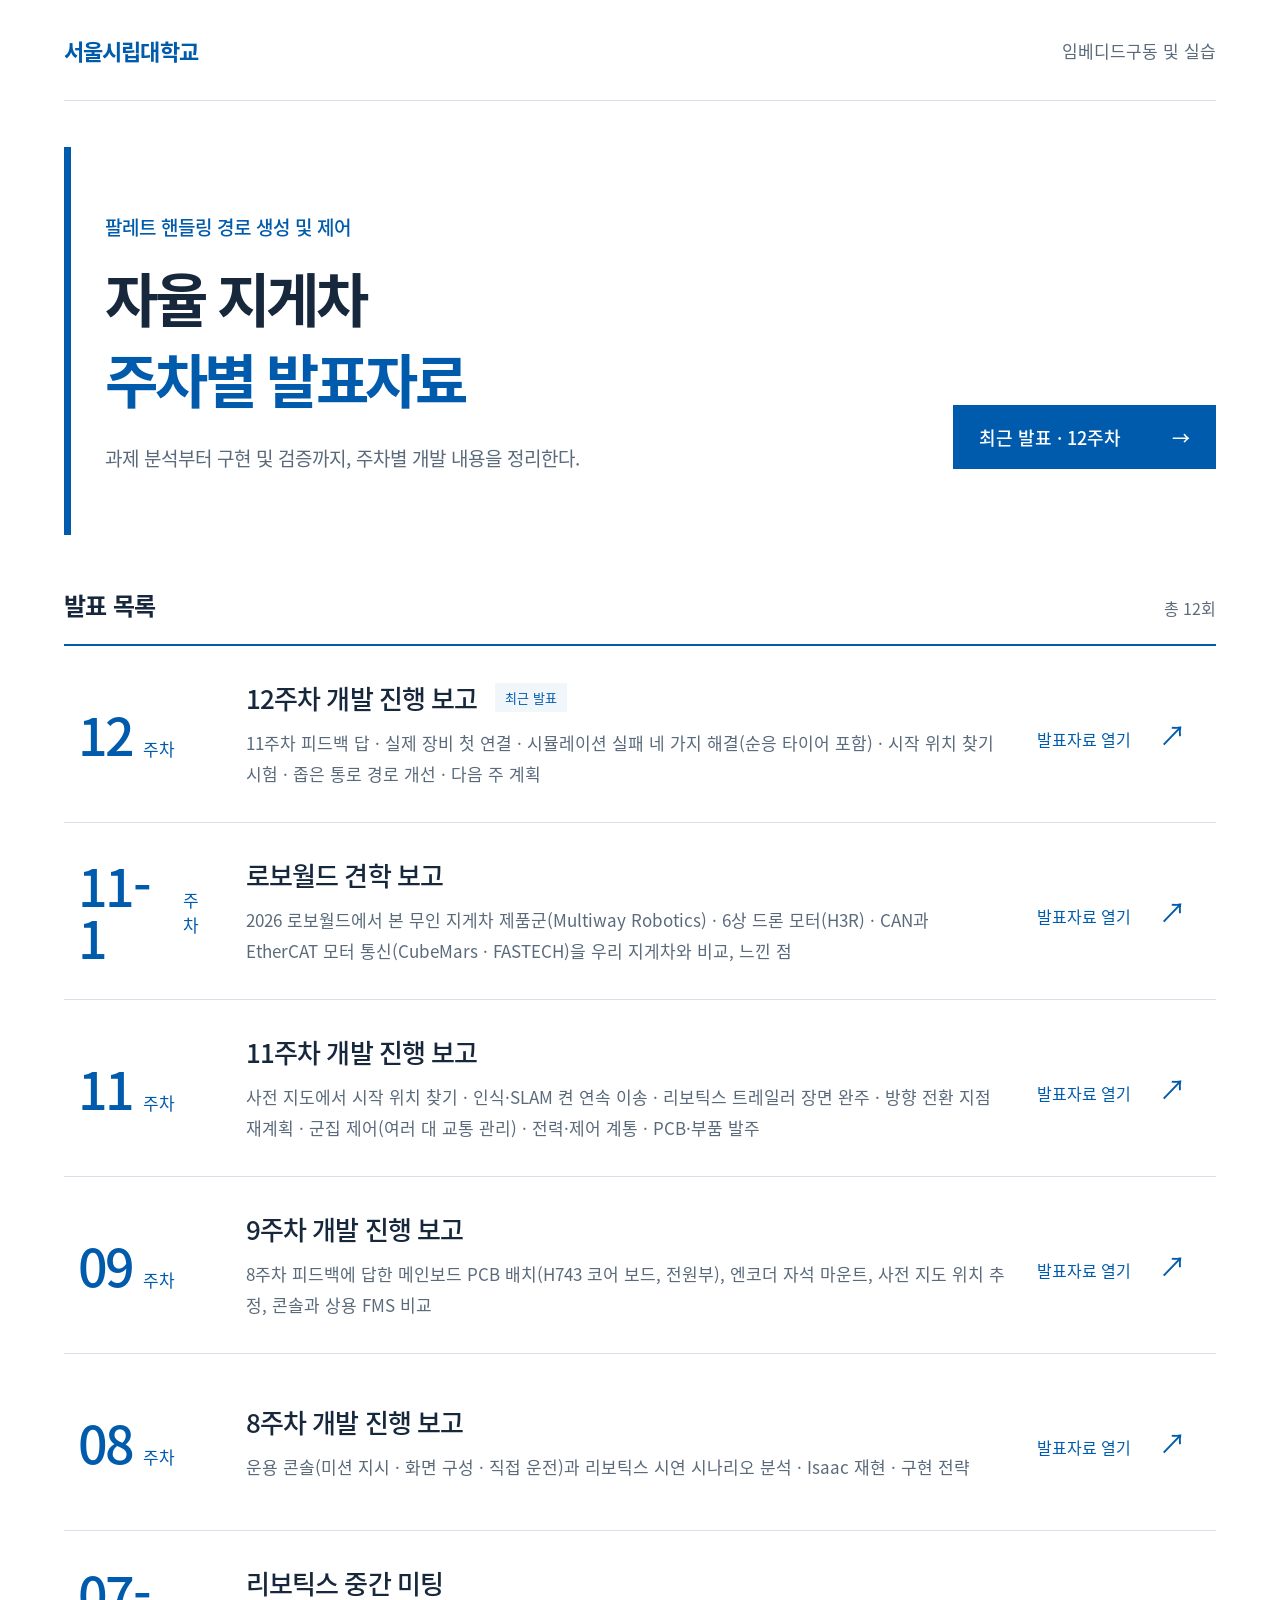
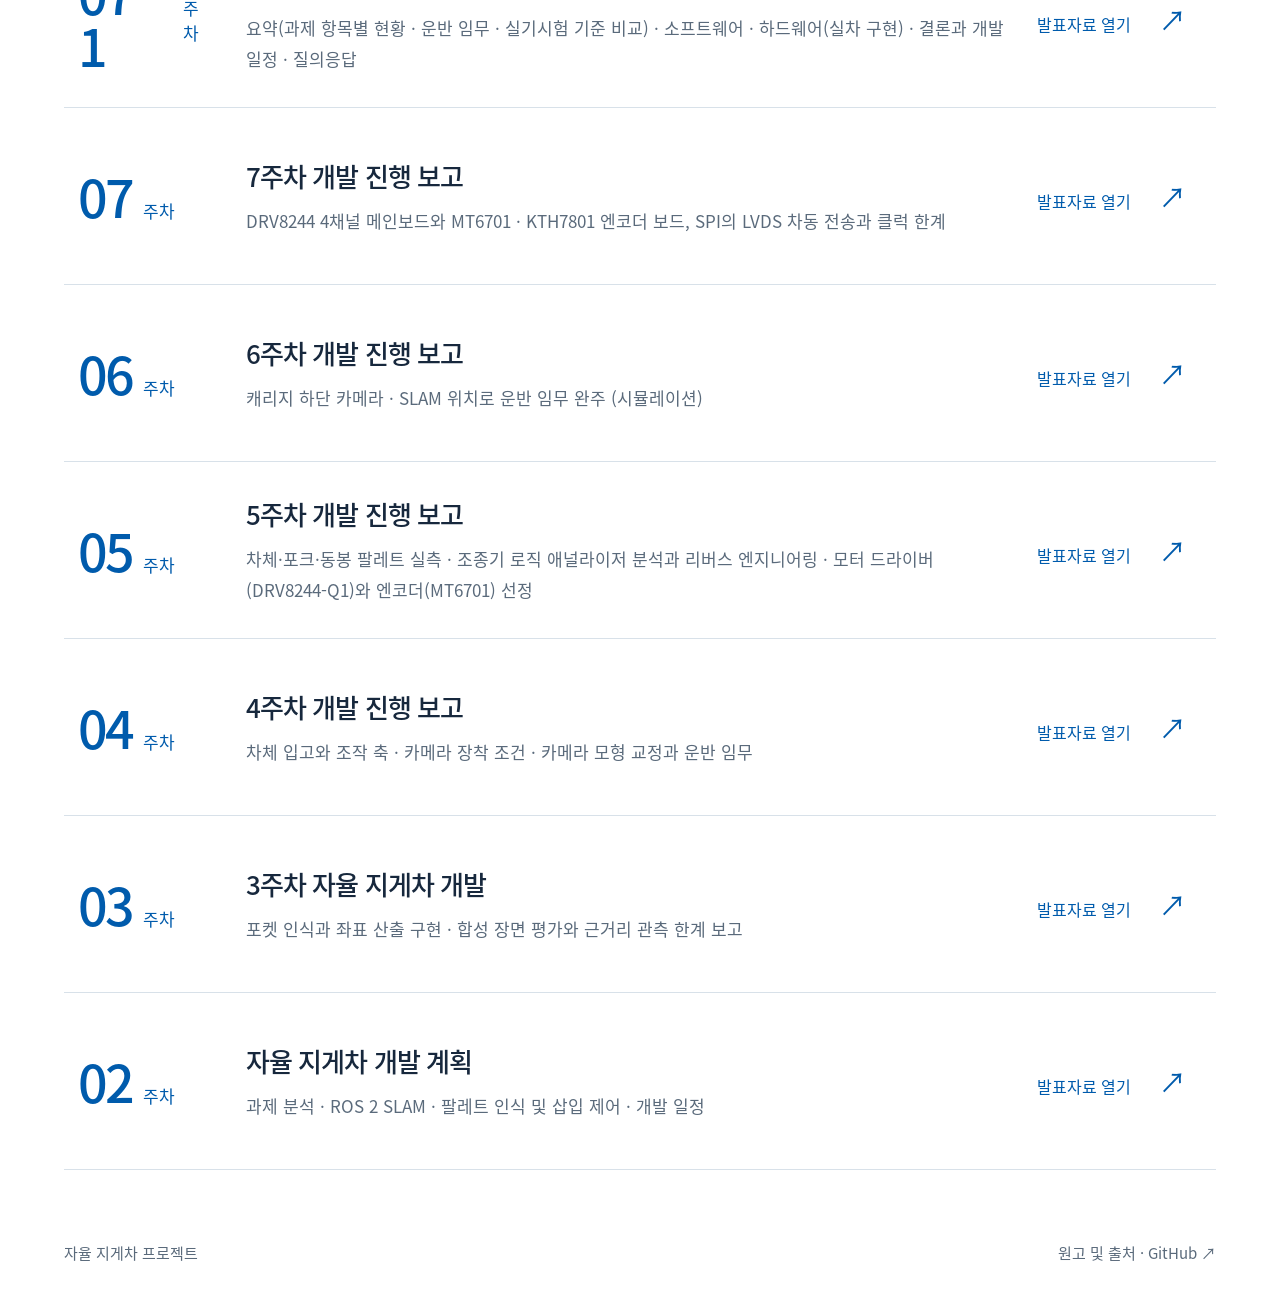
==== commit 485d32ef: "feat: week 12 rebuilt for the talk, 7-8 minutes -- cover + 8 slides, 430 s (was cover + 12, 650 s): " ====
--- a/index.html
+++ b/index.html
@@ -16,7 +16,7 @@
 <section class="archive" aria-labelledby="archive-title"><div class="section-heading"><h2 id="archive-title">발표 목록</h2><span>총 12회</span></div>
 <ol class="week-list"><li data-week="12"><a class="week-link" href="week-12/">
 <span class="week-number"><b>12</b><span>주차</span></span>
-<div class="week-content"><div class="week-heading"><h3>12주차 개발 진행 보고</h3><span class="current">최근 발표</span></div><span class="summary">11주차 피드백에 답함 · MCU 보드와 Jetson · 카메라 첫 연결 · 시작 위치 찾기 시험 확대 · 지난 발표 이후 고친 실패 · 좁은 통로 방향 전환 경로 개선 · 11월 20일 실차 측정 계획</span></div>
+<div class="week-content"><div class="week-heading"><h3>12주차 개발 진행 보고</h3><span class="current">최근 발표</span></div><span class="summary">11주차 피드백 답 · 실제 장비 첫 연결 · 시뮬레이션 실패 네 가지 해결(순응 타이어 포함) · 시작 위치 찾기 시험 · 좁은 통로 경로 개선 · 다음 주 계획</span></div>
 <span class="open-deck">발표자료 열기 <span aria-hidden="true">↗</span></span></a></li><li data-week="11-1"><a class="week-link" href="week-11-1/">
 <span class="week-number"><b>11-1</b><span>주차</span></span>
 <div class="week-content"><div class="week-heading"><h3>로보월드 견학 보고</h3></div><span class="summary">2026 로보월드에서 본 무인 지게차 제품군(Multiway Robotics) · 6상 드론 모터(H3R) · CAN과 EtherCAT 모터 통신(CubeMars · FASTECH)을 우리 지게차와 비교, 느낀 점</span></div>
